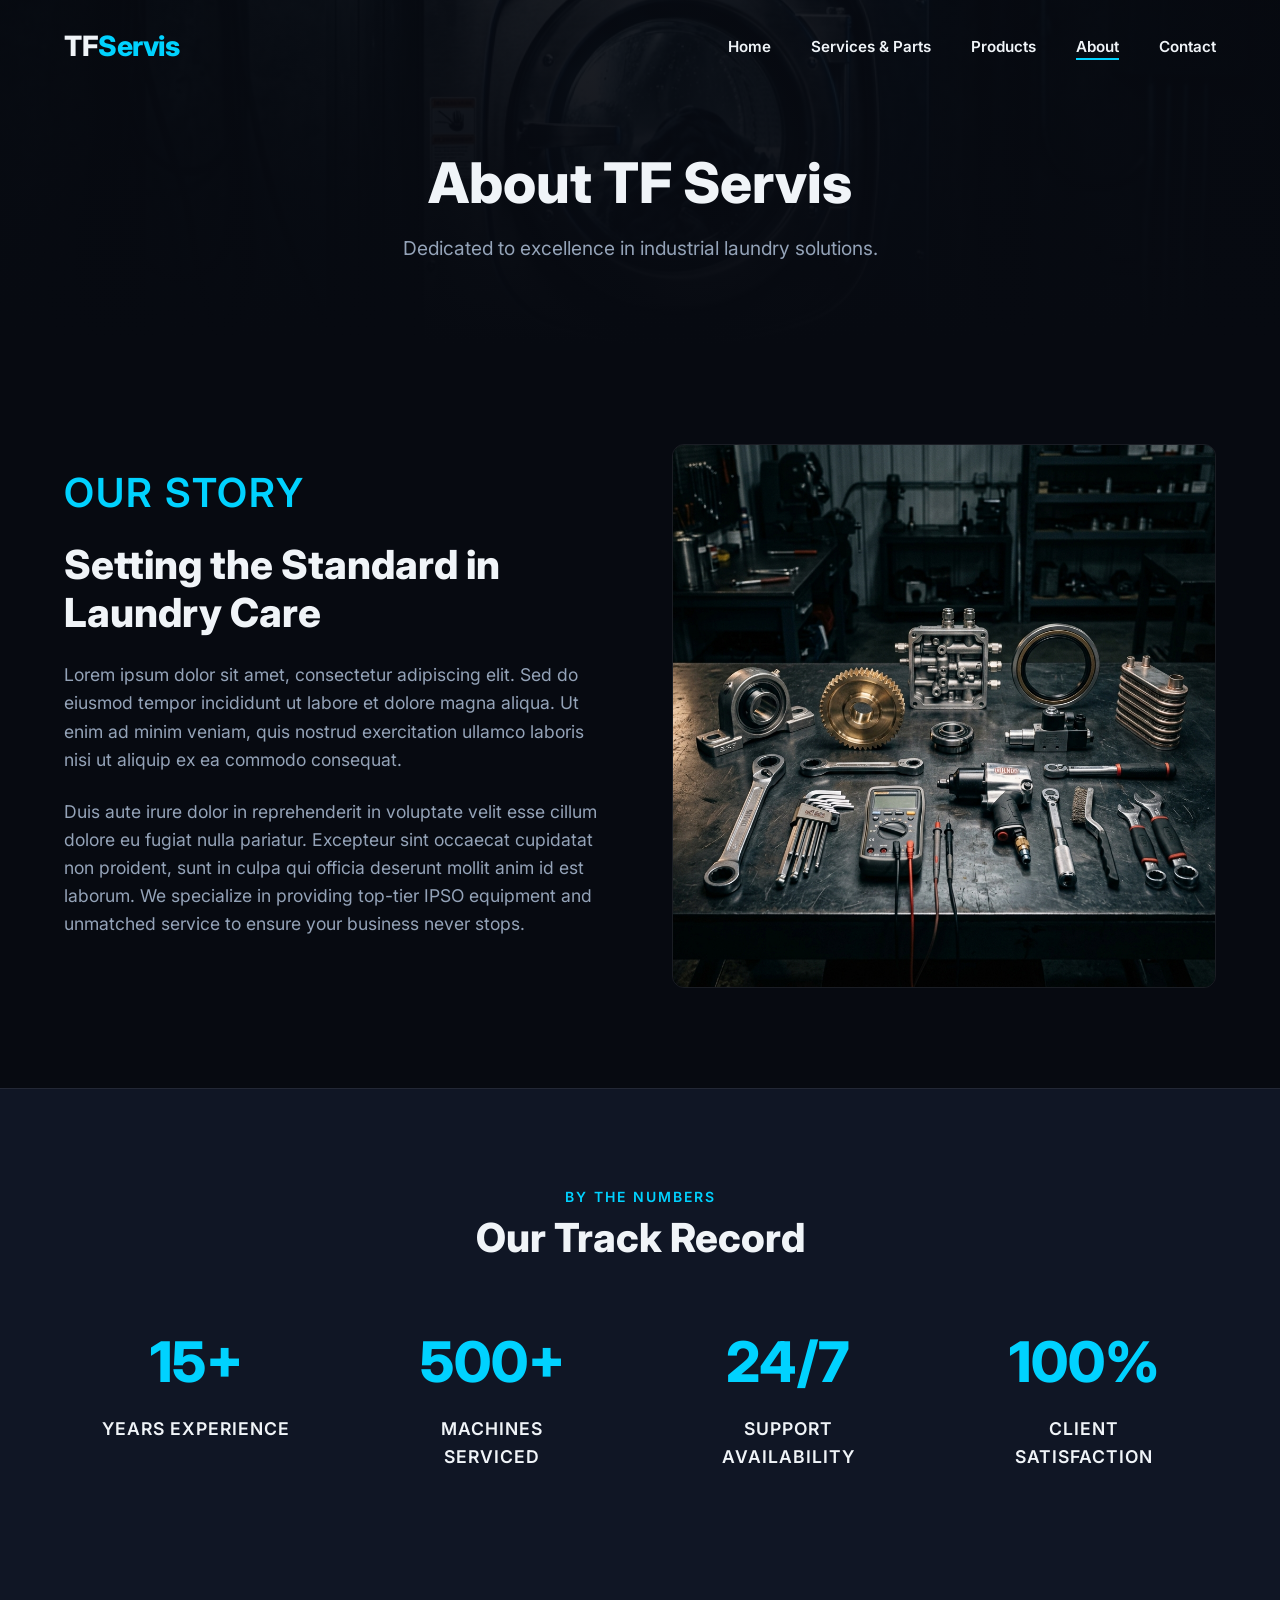
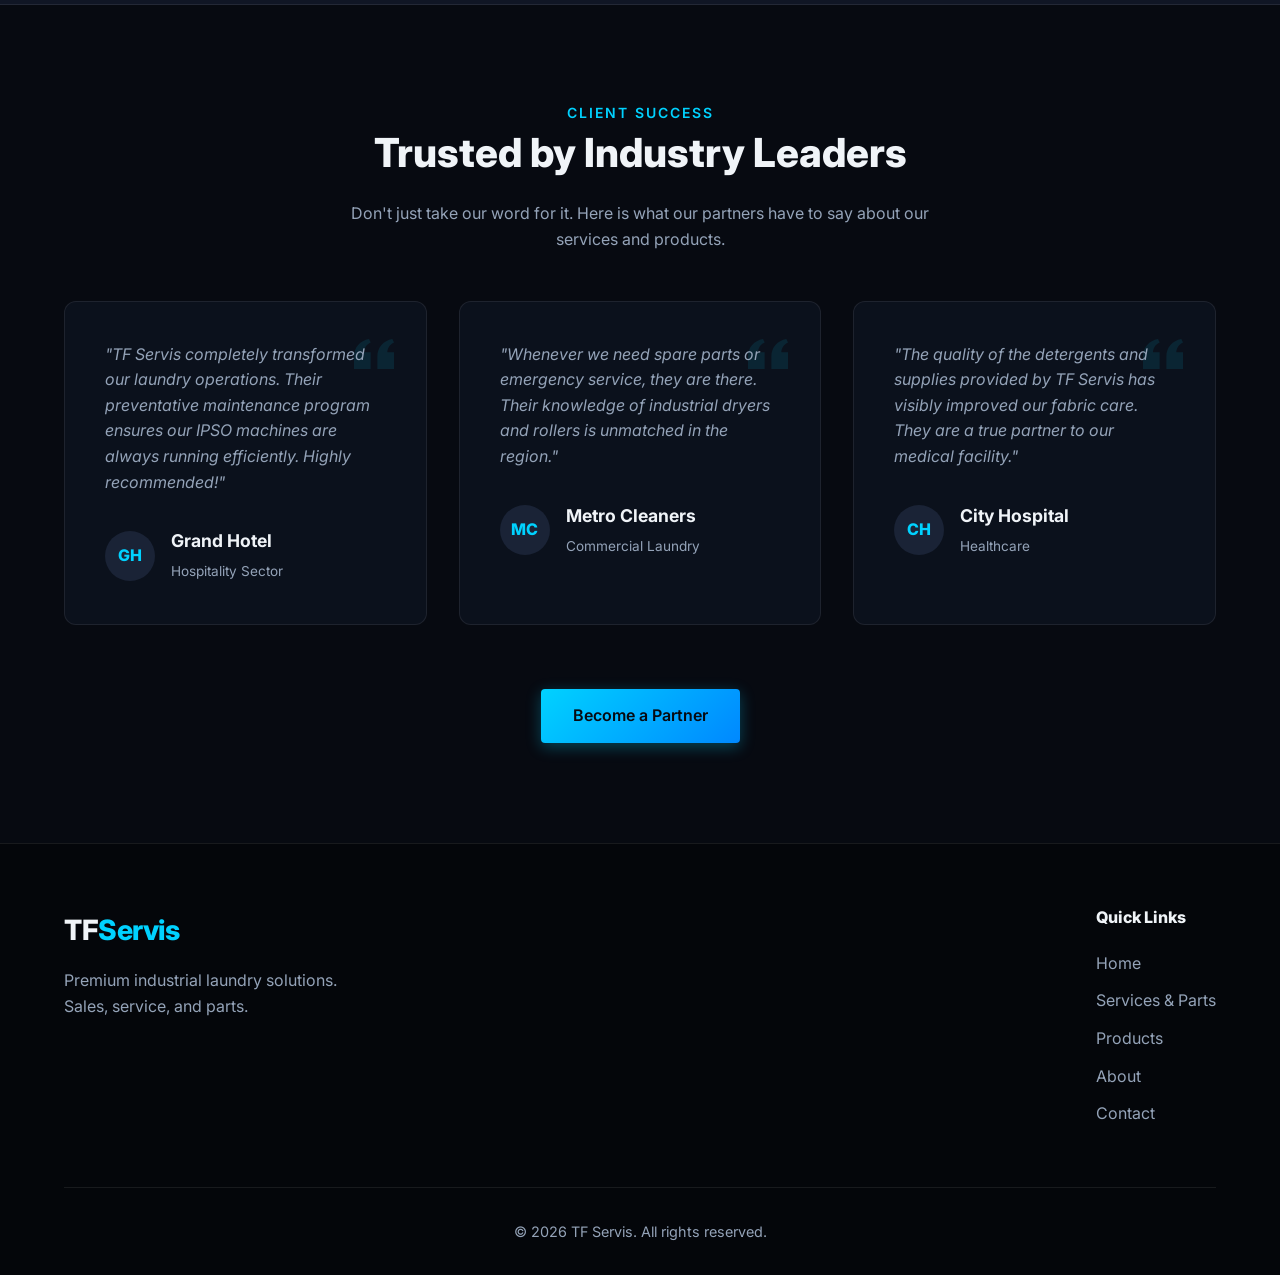
==== aboutus.html @ 5745e3e9 "first commit" ====
<!DOCTYPE html>
<html lang="en">
<head>
    <meta charset="UTF-8">
    <meta name="viewport" content="width=device-width, initial-scale=1.0">
    <title>About Us | TF Servis</title>
    <meta name="description" content="Learn more about TF Servis, our achievements, and our commitment to premium industrial laundry solutions.">
    <!-- Google Fonts: Inter -->
    <link rel="preconnect" href="https://fonts.googleapis.com">
    <link rel="preconnect" href="https://fonts.gstatic.com" crossorigin>
    <link href="https://fonts.googleapis.com/css2?family=Inter:wght@300;400;600;800&display=swap" rel="stylesheet">
    <link rel="stylesheet" href="style/style.css">
</head>
<body>
    <!-- Navbar -->
    <nav class="navbar scrolled" id="navbar">
        <div class="nav-container">
            <a href="index.html" class="logo">TF<span>Servis</span></a>
            <ul class="nav-links" id="nav-links">
                <li><a href="index.html">Home</a></li>
                <li><a href="service.html">Services & Parts</a></li>
                <li><a href="products.html">Products</a></li>
                <li><a href="aboutus.html" class="active">About</a></li>
                <li><a href="contact.html">Contact</a></li>
            </ul>
            <div class="hamburger" id="hamburger">
                <span class="bar"></span>
                <span class="bar"></span>
                <span class="bar"></span>
            </div>
        </div>
    </nav>

    <!-- Page Header -->
    <header class="page-header header-about">
        <div class="container">
            <h1 class="animate-on-scroll fade-up">About TF Servis</h1>
            <p class="animate-on-scroll fade-up delay-1">Dedicated to excellence in industrial laundry solutions.</p>
        </div>
    </header>

    <!-- Our Story -->
    <section class="section-padding">
        <div class="container">
            <div class="story-section">
                <div class="story-content animate-on-scroll fade-up">
                    <h2 class="subtitle">Our Story</h2>
                    <h3 class="title">Setting the Standard in Laundry Care</h3>
                    <p>Lorem ipsum dolor sit amet, consectetur adipiscing elit. Sed do eiusmod tempor incididunt ut labore et dolore magna aliqua. Ut enim ad minim veniam, quis nostrud exercitation ullamco laboris nisi ut aliquip ex ea commodo consequat.</p>
                    <p>Duis aute irure dolor in reprehenderit in voluptate velit esse cillum dolore eu fugiat nulla pariatur. Excepteur sint occaecat cupidatat non proident, sunt in culpa qui officia deserunt mollit anim id est laborum. We specialize in providing top-tier IPSO equipment and unmatched service to ensure your business never stops.</p>
                </div>
                <div class="story-image animate-on-scroll fade-up delay-1">
                    <!-- Placeholder image, using the equipment image generated earlier -->
                    <img src="images/equipment.png" alt="TF Servis Workshop">
                </div>
            </div>
        </div>
    </section>

    <!-- Achievements -->
    <section class="achievements-section section-padding">
        <div class="container">
            <div class="section-header text-center animate-on-scroll fade-up">
                <h2 class="subtitle">By The Numbers</h2>
                <h3 class="title">Our Track Record</h3>
            </div>
            
            <div class="stats-grid">
                <div class="stat-card animate-on-scroll fade-up">
                    <div class="stat-number">15+</div>
                    <div class="stat-label">Years Experience</div>
                </div>
                <div class="stat-card animate-on-scroll fade-up delay-1">
                    <div class="stat-number">500+</div>
                    <div class="stat-label">Machines Serviced</div>
                </div>
                <div class="stat-card animate-on-scroll fade-up delay-2">
                    <div class="stat-number">24/7</div>
                    <div class="stat-label">Support Availability</div>
                </div>
                <div class="stat-card animate-on-scroll fade-up delay-3">
                    <div class="stat-number">100%</div>
                    <div class="stat-label">Client Satisfaction</div>
                </div>
            </div>
        </div>
    </section>

    <!-- References / Testimonials -->
    <section class="section-padding">
        <div class="container">
            <div class="section-header text-center animate-on-scroll fade-up">
                <h2 class="subtitle">Client Success</h2>
                <h3 class="title">Trusted by Industry Leaders</h3>
                <p class="description">Don't just take our word for it. Here is what our partners have to say about our services and products.</p>
            </div>

            <div class="references-grid">
                <!-- Reference 1 -->
                <div class="reference-card animate-on-scroll fade-up">
                    <svg class="quote-icon" viewBox="0 0 24 24" fill="currentColor"><path d="M14.017 21v-7.391c0-5.704 3.731-9.57 8.983-10.609l.995 2.151c-2.432.917-3.995 3.638-3.995 5.849h4v10h-9.983zm-14.017 0v-7.391c0-5.704 3.748-9.57 9-10.609l.996 2.151c-2.433.917-3.996 3.638-3.996 5.849h3.983v10h-9.983z"/></svg>
                    <p class="reference-text">"TF Servis completely transformed our laundry operations. Their preventative maintenance program ensures our IPSO machines are always running efficiently. Highly recommended!"</p>
                    <div class="client-info">
                        <div class="client-avatar">GH</div>
                        <div class="client-details">
                            <h5>Grand Hotel</h5>
                            <span>Hospitality Sector</span>
                        </div>
                    </div>
                </div>

                <!-- Reference 2 -->
                <div class="reference-card animate-on-scroll fade-up delay-1">
                    <svg class="quote-icon" viewBox="0 0 24 24" fill="currentColor"><path d="M14.017 21v-7.391c0-5.704 3.731-9.57 8.983-10.609l.995 2.151c-2.432.917-3.995 3.638-3.995 5.849h4v10h-9.983zm-14.017 0v-7.391c0-5.704 3.748-9.57 9-10.609l.996 2.151c-2.433.917-3.996 3.638-3.996 5.849h3.983v10h-9.983z"/></svg>
                    <p class="reference-text">"Whenever we need spare parts or emergency service, they are there. Their knowledge of industrial dryers and rollers is unmatched in the region."</p>
                    <div class="client-info">
                        <div class="client-avatar">MC</div>
                        <div class="client-details">
                            <h5>Metro Cleaners</h5>
                            <span>Commercial Laundry</span>
                        </div>
                    </div>
                </div>

                <!-- Reference 3 -->
                <div class="reference-card animate-on-scroll fade-up delay-2">
                    <svg class="quote-icon" viewBox="0 0 24 24" fill="currentColor"><path d="M14.017 21v-7.391c0-5.704 3.731-9.57 8.983-10.609l.995 2.151c-2.432.917-3.995 3.638-3.995 5.849h4v10h-9.983zm-14.017 0v-7.391c0-5.704 3.748-9.57 9-10.609l.996 2.151c-2.433.917-3.996 3.638-3.996 5.849h3.983v10h-9.983z"/></svg>
                    <p class="reference-text">"The quality of the detergents and supplies provided by TF Servis has visibly improved our fabric care. They are a true partner to our medical facility."</p>
                    <div class="client-info">
                        <div class="client-avatar">CH</div>
                        <div class="client-details">
                            <h5>City Hospital</h5>
                            <span>Healthcare</span>
                        </div>
                    </div>
                </div>
            </div>
            
            <div class="text-center" style="margin-top: 4rem;">
                <a href="contact.html" class="btn btn-primary">Become a Partner</a>
            </div>
        </div>
    </section>

    <!-- Footer -->
    <footer class="footer">
        <div class="container">
            <div class="footer-content">
                <div class="footer-brand">
                    <a href="index.html" class="logo">TF<span>Servis</span></a>
                    <p>Premium industrial laundry solutions. Sales, service, and parts.</p>
                </div>
                <div class="footer-links">
                    <h4>Quick Links</h4>
                    <ul>
                        <li><a href="index.html">Home</a></li>
                        <li><a href="service.html">Services & Parts</a></li>
                        <li><a href="products.html">Products</a></li>
                        <li><a href="aboutus.html">About</a></li>
                        <li><a href="contact.html">Contact</a></li>
                    </ul>
                </div>
            </div>
            <div class="footer-bottom">
                <p>&copy; 2026 TF Servis. All rights reserved.</p>
            </div>
        </div>
    </footer>

    <script src="script/main.js"></script>
</body>
</html>
---- style/style.css ----
/* === CSS Variables === */
:root {
    --bg-dark: #070a11;
    --bg-surface: #101625;
    --bg-surface-light: #1a2336;
    
    --accent-primary: #00d2ff;
    --accent-secondary: #0088ff;
    --text-main: #f0f4f8;
    --text-muted: #94a3b8;
    
    --glass-bg: rgba(16, 22, 37, 0.6);
    --glass-border: rgba(255, 255, 255, 0.08);
    
    --font-sans: 'Inter', sans-serif;
    --transition-smooth: all 0.4s cubic-bezier(0.16, 1, 0.3, 1);
}

/* === Reset & Base === */
* {
    margin: 0;
    padding: 0;
    box-sizing: border-box;
}

html {
    scroll-behavior: smooth;
}

body {
    font-family: var(--font-sans);
    background-color: var(--bg-dark);
    color: var(--text-main);
    line-height: 1.6;
    overflow-x: hidden;
}

a {
    text-decoration: none;
    color: inherit;
    transition: var(--transition-smooth);
}

ul {
    list-style: none;
}

img {
    max-width: 100%;
    height: auto;
    display: block;
}

.container {
    width: 90%;
    max-width: 1200px;
    margin: 0 auto;
}

.section-padding {
    padding: 100px 0;
}

/* Typography */
h1, h2, h3, h4 {
    font-weight: 800;
    line-height: 1.2;
}

.subtitle {
    color: var(--accent-primary);
    text-transform: uppercase;
    letter-spacing: 2px;
    font-size: 0.875rem;
    font-weight: 600;
    margin-bottom: 0.5rem;
}

.title {
    font-size: 2.5rem;
    margin-bottom: 1.5rem;
}

.text-center {
    text-align: center;
}

.text-center .description {
    max-width: 600px;
    margin: 0 auto 3rem;
    color: var(--text-muted);
}

/* Buttons */
.btn {
    display: inline-flex;
    align-items: center;
    justify-content: center;
    padding: 0.875rem 2rem;
    border-radius: 4px;
    font-weight: 600;
    font-size: 1rem;
    cursor: pointer;
    transition: var(--transition-smooth);
    border: none;
}

.btn-primary {
    background: linear-gradient(135deg, var(--accent-primary), var(--accent-secondary));
    color: var(--bg-dark);
    box-shadow: 0 4px 15px rgba(0, 210, 255, 0.3);
}

.btn-primary:hover {
    transform: translateY(-2px);
    box-shadow: 0 8px 25px rgba(0, 210, 255, 0.4);
    filter: brightness(1.1);
}

.btn-secondary {
    background: transparent;
    color: var(--text-main);
    border: 1px solid var(--accent-primary);
}

.btn-secondary:hover {
    background: rgba(0, 210, 255, 0.1);
    transform: translateY(-2px);
}

.btn-block {
    width: 100%;
}

/* Glassmorphism utility */
.glass-panel {
    background: var(--glass-bg);
    backdrop-filter: blur(12px);
    -webkit-backdrop-filter: blur(12px);
    border: 1px solid var(--glass-border);
    border-radius: 12px;
}

/* === Navbar === */
.navbar {
    position: fixed;
    top: 0;
    left: 0;
    width: 100%;
    z-index: 1000;
    padding: 1.5rem 0;
    transition: var(--transition-smooth);
}

.navbar.scrolled {
    padding: 1rem 0;
    background: rgba(7, 10, 17, 0.9);
    backdrop-filter: blur(10px);
    border-bottom: 1px solid var(--glass-border);
}

.nav-container {
    width: 90%;
    max-width: 1200px;
    margin: 0 auto;
    display: flex;
    justify-content: space-between;
    align-items: center;
}

.logo {
    font-size: 1.75rem;
    font-weight: 800;
    color: var(--text-main);
    letter-spacing: -0.5px;
}

.logo span {
    color: var(--accent-primary);
}

.nav-links {
    display: flex;
    gap: 2.5rem;
}

.nav-links a {
    font-weight: 600;
    font-size: 0.95rem;
    position: relative;
}

.nav-links a::after {
    content: '';
    position: absolute;
    width: 0;
    height: 2px;
    bottom: -4px;
    left: 0;
    background: var(--accent-primary);
    transition: width 0.3s ease;
}

.nav-links a:hover::after, .nav-links a.active::after {
    width: 100%;
}

.hamburger {
    display: none;
    cursor: pointer;
    flex-direction: column;
    gap: 6px;
}

.hamburger .bar {
    width: 25px;
    height: 2px;
    background: var(--text-main);
    transition: var(--transition-smooth);
}

/* === Hero Section === */
.hero {
    height: 100vh;
    min-height: 600px;
    display: flex;
    align-items: center;
    position: relative;
    background-image: url('../images/hero_bg.png');
    background-size: cover;
    background-position: center;
    background-attachment: fixed;
}

.hero-overlay {
    position: absolute;
    inset: 0;
    background: linear-gradient(to right, rgba(7, 10, 17, 0.9) 0%, rgba(7, 10, 17, 0.6) 100%);
    z-index: 1;
}

.hero-content {
    position: relative;
    z-index: 2;
    width: 90%;
    max-width: 1200px;
    margin: 0 auto;
}

.hero h1 {
    font-size: clamp(2.5rem, 5vw, 5rem);
    margin-bottom: 1.5rem;
    max-width: 800px;
    background: linear-gradient(to right, #fff, #b0c4de);
    -webkit-background-clip: text;
    -webkit-text-fill-color: transparent;
}

.hero p {
    font-size: clamp(1rem, 1.5vw, 1.25rem);
    color: var(--text-muted);
    max-width: 600px;
    margin-bottom: 2.5rem;
}

.hero p strong {
    color: var(--accent-primary);
}

.hero-actions {
    display: flex;
    gap: 1rem;
}

/* === Services Section === */
.services-grid {
    display: grid;
    grid-template-columns: repeat(auto-fit, minmax(300px, 1fr));
    gap: 2rem;
    margin-top: 3rem;
}

.service-card {
    padding: 2.5rem;
    transition: var(--transition-smooth);
}

.service-card:hover {
    transform: translateY(-10px);
    border-color: rgba(0, 210, 255, 0.3);
    box-shadow: 0 10px 30px rgba(0, 0, 0, 0.5);
}

.icon-wrapper {
    width: 60px;
    height: 60px;
    background: rgba(0, 210, 255, 0.1);
    border-radius: 12px;
    display: flex;
    align-items: center;
    justify-content: center;
    margin-bottom: 1.5rem;
    color: var(--accent-primary);
}

.service-card h4 {
    font-size: 1.25rem;
    margin-bottom: 1rem;
}

.service-card p {
    color: var(--text-muted);
    font-size: 0.95rem;
}

/* === Products Section === */
.products {
    background-color: var(--bg-surface);
}

.products-grid {
    display: grid;
    grid-template-columns: repeat(auto-fit, minmax(280px, 1fr));
    gap: 2rem;
}

.product-card {
    background: var(--bg-dark);
    border-radius: 12px;
    overflow: hidden;
    border: 1px solid var(--glass-border);
    transition: var(--transition-smooth);
}

.product-card:hover {
    transform: translateY(-5px);
    border-color: var(--accent-primary);
}

.card-image {
    position: relative;
    height: 250px;
    overflow: hidden;
}

.card-image img {
    width: 100%;
    height: 100%;
    object-fit: cover;
    transition: transform 0.5s ease;
}

.product-card:hover .card-image img {
    transform: scale(1.05);
}

.image-overlay {
    position: absolute;
    inset: 0;
    background: linear-gradient(to top, var(--bg-dark), transparent);
}

.badge {
    position: absolute;
    top: 1rem;
    right: 1rem;
    background: var(--accent-primary);
    color: var(--bg-dark);
    font-size: 0.75rem;
    font-weight: 800;
    padding: 0.25rem 0.75rem;
    border-radius: 20px;
    text-transform: uppercase;
}

.card-content {
    padding: 1.5rem;
}

.card-content h4 {
    font-size: 1.25rem;
    margin-bottom: 0.5rem;
}

.card-content p {
    color: var(--text-muted);
    font-size: 0.9rem;
    margin-bottom: 1.5rem;
}

.card-link {
    display: inline-flex;
    align-items: center;
    gap: 0.5rem;
    color: var(--accent-primary);
    font-weight: 600;
    font-size: 0.9rem;
}

.card-link svg {
    width: 18px;
    height: 18px;
    transition: transform 0.3s ease;
}

.product-card:hover .card-link svg {
    transform: translateX(4px);
}

/* === Contact Section === */
.contact-wrapper {
    display: grid;
    grid-template-columns: 1fr 1fr;
    gap: 4rem;
    padding: 4rem;
}

.contact-info p {
    color: var(--text-muted);
    margin-bottom: 2rem;
}

.info-list li {
    display: flex;
    align-items: center;
    gap: 1rem;
    margin-bottom: 1.5rem;
    color: var(--text-main);
}

.info-list svg {
    width: 24px;
    height: 24px;
    color: var(--accent-primary);
}

.form-group {
    margin-bottom: 1.5rem;
}

input, select, textarea {
    width: 100%;
    padding: 1rem;
    background: var(--bg-surface-light);
    border: 1px solid var(--glass-border);
    border-radius: 4px;
    color: var(--text-main);
    font-family: var(--font-sans);
    transition: var(--transition-smooth);
}

input:focus, select:focus, textarea:focus {
    outline: none;
    border-color: var(--accent-primary);
    box-shadow: 0 0 0 2px rgba(0, 210, 255, 0.1);
}

/* === Footer === */
.footer {
    background: #04060a;
    padding: 4rem 0 2rem;
    border-top: 1px solid var(--glass-border);
}

.footer-content {
    display: flex;
    justify-content: space-between;
    flex-wrap: wrap;
    gap: 2rem;
    margin-bottom: 3rem;
}

.footer-brand p {
    color: var(--text-muted);
    margin-top: 1rem;
    max-width: 300px;
}

.footer-links h4 {
    margin-bottom: 1.5rem;
}

.footer-links ul li {
    margin-bottom: 0.75rem;
}

.footer-links ul li a {
    color: var(--text-muted);
}

.footer-links ul li a:hover {
    color: var(--accent-primary);
}

.footer-bottom {
    text-align: center;
    color: var(--text-muted);
    border-top: 1px solid var(--glass-border);
    padding-top: 2rem;
    font-size: 0.9rem;
}

/* === Animations === */
.animate-on-scroll {
    opacity: 0;
    visibility: hidden;
}

.fade-up {
    transform: translateY(30px);
    transition: opacity 0.8s ease-out, transform 0.8s ease-out;
}

.fade-up.is-visible {
    opacity: 1;
    visibility: visible;
    transform: translateY(0);
}

.delay-1 { transition-delay: 0.2s; }
.delay-2 { transition-delay: 0.4s; }

/* === Responsive Design === */
@media (max-width: 992px) {
    .contact-wrapper {
        grid-template-columns: 1fr;
        padding: 2rem;
    }
}

@media (max-width: 768px) {
    .hamburger {
        display: flex;
    }

    .nav-links {
        position: fixed;
        top: 0;
        right: -100%;
        width: 70%;
        height: 100vh;
        background: var(--bg-surface);
        flex-direction: column;
        align-items: center;
        justify-content: center;
        transition: 0.5s;
        border-left: 1px solid var(--glass-border);
    }

    .nav-links.active {
        right: 0;
    }

    .hero-actions {
        flex-direction: column;
    }

    .title {
        font-size: 2rem;
    }
}

/* === Common Page Header === */
.page-header {
    padding: 150px 0 80px;
    text-align: center;
}
.page-header h1 {
    font-size: 3.5rem;
    margin-bottom: 1rem;
    color: var(--text-main);
}
.page-header p {
    color: var(--text-muted);
    font-size: 1.2rem;
    max-width: 600px;
    margin: 0 auto;
}

/* Page Specific Header Backgrounds */
.header-contact {
    background: linear-gradient(to bottom, rgba(7, 10, 17, 0.9), var(--bg-dark)), url('../images/hero_bg.png') center/cover;
}
.header-service {
    background: linear-gradient(to bottom, rgba(7, 10, 17, 0.9), var(--bg-dark)), url('../images/equipment.png') center/cover;
}
.header-about {
    background: linear-gradient(to bottom, rgba(7, 10, 17, 0.9), var(--bg-dark)), url('../images/washing_machine.png') center/cover;
}

/* === Contact Page === */
.contact-page-wrapper {
    display: grid;
    grid-template-columns: 1fr 1fr;
    gap: 4rem;
    padding: 3rem;
}
.phone-highlight {
    display: flex;
    align-items: center;
    gap: 1.5rem;
    font-size: 2rem;
    font-weight: 800;
    color: var(--accent-primary);
    margin: 2rem 0;
    padding: 1.5rem;
    background: rgba(0, 210, 255, 0.05);
    border: 1px solid rgba(0, 210, 255, 0.2);
    border-radius: 12px;
}
.phone-highlight svg {
    width: 40px;
    height: 40px;
}
.map-container {
    width: 100%;
    height: 300px;
    border-radius: 12px;
    overflow: hidden;
    margin-top: 2rem;
    border: 1px solid var(--glass-border);
}
.other-info {
    display: flex;
    flex-direction: column;
    gap: 1rem;
    margin-top: 2rem;
}
.other-info li {
    display: flex;
    align-items: center;
    gap: 1rem;
    color: var(--text-muted);
}
.other-info svg {
    color: var(--accent-primary);
    width: 20px;
    height: 20px;
}

/* === Service Page === */
.service-intro {
    text-align: center;
    max-width: 800px;
    margin: 0 auto 4rem;
}
.service-intro h2 {
    font-size: 2.5rem;
    margin-bottom: 1.5rem;
}
.service-intro p {
    color: var(--text-muted);
    font-size: 1.1rem;
    margin-bottom: 2rem;
}
.cta-banner {
    background: linear-gradient(135deg, rgba(0, 210, 255, 0.1), rgba(0, 136, 255, 0.1));
    border: 1px solid var(--accent-primary);
    border-radius: 12px;
    padding: 4rem 2rem;
    text-align: center;
    margin: 4rem 0;
}
.cta-banner h3 {
    font-size: 2rem;
    margin-bottom: 1rem;
    color: var(--text-main);
}
.parts-supplies-section {
    background-color: var(--bg-surface);
    padding: 80px 0;
}
.item-grid {
    display: grid;
    grid-template-columns: repeat(auto-fit, minmax(250px, 1fr));
    gap: 2rem;
    margin-top: 3rem;
}
.item-card {
    background: var(--bg-dark);
    border: 1px solid var(--glass-border);
    border-radius: 12px;
    padding: 2rem;
    text-align: center;
    transition: var(--transition-smooth);
}
.item-card:hover {
    transform: translateY(-5px);
    border-color: var(--accent-primary);
}
.item-icon {
    width: 60px;
    height: 60px;
    margin: 0 auto 1.5rem;
    color: var(--accent-primary);
    background: rgba(0, 210, 255, 0.1);
    border-radius: 50%;
    display: flex;
    align-items: center;
    justify-content: center;
}
.item-icon svg {
    width: 30px;
    height: 30px;
}
.item-card h4 {
    font-size: 1.25rem;
    margin-bottom: 1rem;
}
.item-card p {
    color: var(--text-muted);
    font-size: 0.95rem;
}

/* === About Us Page === */
.story-section {
    display: grid;
    grid-template-columns: 1fr 1fr;
    gap: 4rem;
    align-items: center;
}
.story-content h2 {
    font-size: 2.5rem;
    margin-bottom: 1.5rem;
}
.story-content p {
    color: var(--text-muted);
    margin-bottom: 1.5rem;
    font-size: 1.1rem;
}
.story-image {
    border-radius: 12px;
    overflow: hidden;
    border: 1px solid var(--glass-border);
    position: relative;
}
.story-image img {
    width: 100%;
    height: auto;
    display: block;
}
.achievements-section {
    background-color: var(--bg-surface);
    border-top: 1px solid var(--glass-border);
    border-bottom: 1px solid var(--glass-border);
}
.stats-grid {
    display: grid;
    grid-template-columns: repeat(auto-fit, minmax(200px, 1fr));
    gap: 2rem;
    text-align: center;
}
.stat-card {
    padding: 2rem;
}
.stat-number {
    font-size: 3.5rem;
    font-weight: 800;
    color: var(--accent-primary);
    margin-bottom: 0.5rem;
}
.stat-label {
    font-size: 1.1rem;
    font-weight: 600;
    color: var(--text-main);
    text-transform: uppercase;
    letter-spacing: 1px;
}
.references-grid {
    display: grid;
    grid-template-columns: repeat(auto-fit, minmax(300px, 1fr));
    gap: 2rem;
    margin-top: 3rem;
}
.reference-card {
    background: var(--glass-bg);
    border: 1px solid var(--glass-border);
    border-radius: 12px;
    padding: 2.5rem;
    position: relative;
    transition: var(--transition-smooth);
}
.reference-card:hover {
    transform: translateY(-5px);
    border-color: rgba(0, 210, 255, 0.3);
}
.quote-icon {
    position: absolute;
    top: 2rem;
    right: 2rem;
    color: rgba(0, 210, 255, 0.1);
    width: 40px;
    height: 40px;
}
.reference-text {
    color: var(--text-muted);
    font-style: italic;
    margin-bottom: 2rem;
    position: relative;
    z-index: 2;
}
.client-info {
    display: flex;
    align-items: center;
    gap: 1rem;
}
.client-avatar {
    width: 50px;
    height: 50px;
    border-radius: 50%;
    background: var(--bg-surface-light);
    display: flex;
    align-items: center;
    justify-content: center;
    font-weight: 800;
    color: var(--accent-primary);
}
.client-details h5 {
    font-size: 1.1rem;
    margin-bottom: 0.2rem;
}
.client-details span {
    font-size: 0.85rem;
    color: var(--text-muted);
}

@media (max-width: 992px) {
    .contact-page-wrapper, .story-section {
        grid-template-columns: 1fr;
    }
    .contact-page-wrapper {
        padding: 1.5rem;
    }
    .phone-highlight {
        font-size: 1.5rem;
        flex-direction: column;
        text-align: center;
    }
}

/* === Products Page specific === */
.category-tabs {
    display: flex;
    justify-content: center;
    flex-wrap: wrap;
    gap: 1rem;
    margin-bottom: 3rem;
}
.category-tab {
    background: transparent;
    border: 1px solid var(--glass-border);
    color: var(--text-main);
    padding: 0.75rem 1.5rem;
    border-radius: 30px;
    cursor: pointer;
    font-size: 0.95rem;
    font-weight: 600;
    transition: var(--transition-smooth);
}
.category-tab:hover, .category-tab.active {
    background: var(--accent-primary);
    color: var(--bg-dark);
    border-color: var(--accent-primary);
}

.css-placeholder {
    width: 100%;
    height: 100%;
    min-height: 250px;
    background: linear-gradient(135deg, var(--bg-surface-light), var(--bg-surface));
    display: flex;
    flex-direction: column;
    align-items: center;
    justify-content: center;
    color: var(--text-muted);
}
.css-placeholder svg {
    width: 48px;
    height: 48px;
    margin-bottom: 1rem;
    color: rgba(0, 210, 255, 0.5);
}
.css-placeholder span {
    font-size: 0.9rem;
    font-weight: 600;
    letter-spacing: 1px;
}

/* Modifier for buttons dynamically generated */
button.card-link {
    background: none;
    border: none;
    padding: 0;
    font-family: var(--font-sans);
    cursor: pointer;
}

/* === Modal Styles === */
.modal-overlay {
    position: fixed;
    top: 0;
    left: 0;
    width: 100%;
    height: 100%;
    background: rgba(7, 10, 17, 0.85);
    backdrop-filter: blur(8px);
    -webkit-backdrop-filter: blur(8px);
    z-index: 2000;
    display: flex;
    align-items: center;
    justify-content: center;
    opacity: 0;
    visibility: hidden;
    transition: var(--transition-smooth);
}
.modal-overlay.active {
    opacity: 1;
    visibility: visible;
}

.modal-content {
    width: 90%;
    max-width: 900px;
    max-height: 90vh;
    overflow-y: auto;
    position: relative;
    transform: translateY(30px) scale(0.95);
    transition: var(--transition-smooth);
    padding: 0;
}
.modal-overlay.active .modal-content {
    transform: translateY(0) scale(1);
}

.modal-close {
    position: absolute;
    top: 1rem;
    right: 1.5rem;
    font-size: 2rem;
    color: var(--text-main);
    cursor: pointer;
    z-index: 10;
    transition: color 0.3s ease;
}
.modal-close:hover {
    color: var(--accent-primary);
}

.modal-body {
    display: grid;
    grid-template-columns: 1fr 1fr;
    gap: 0;
}

.modal-image-wrapper {
    background: var(--bg-surface-light);
    display: flex;
    align-items: center;
    justify-content: center;
    min-height: 300px;
}
.modal-image-wrapper img {
    width: 100%;
    height: 100%;
    object-fit: cover;
}

.modal-details {
    padding: 3rem;
}

.modal-badge {
    display: inline-block;
    background: rgba(0, 210, 255, 0.1);
    color: var(--accent-primary);
    padding: 0.25rem 0.75rem;
    border-radius: 20px;
    font-size: 0.8rem;
    font-weight: 800;
    text-transform: uppercase;
    margin-bottom: 1rem;
}

.modal-details h2 {
    font-size: 2rem;
    margin-bottom: 1.5rem;
}

.modal-details p {
    color: var(--text-muted);
    line-height: 1.8;
    margin-bottom: 2rem;
}

.modal-actions {
    display: flex;
    gap: 1rem;
    flex-wrap: wrap;
}

@media (max-width: 768px) {
    .modal-body {
        grid-template-columns: 1fr;
    }
    .modal-details {
        padding: 2rem;
    }
}
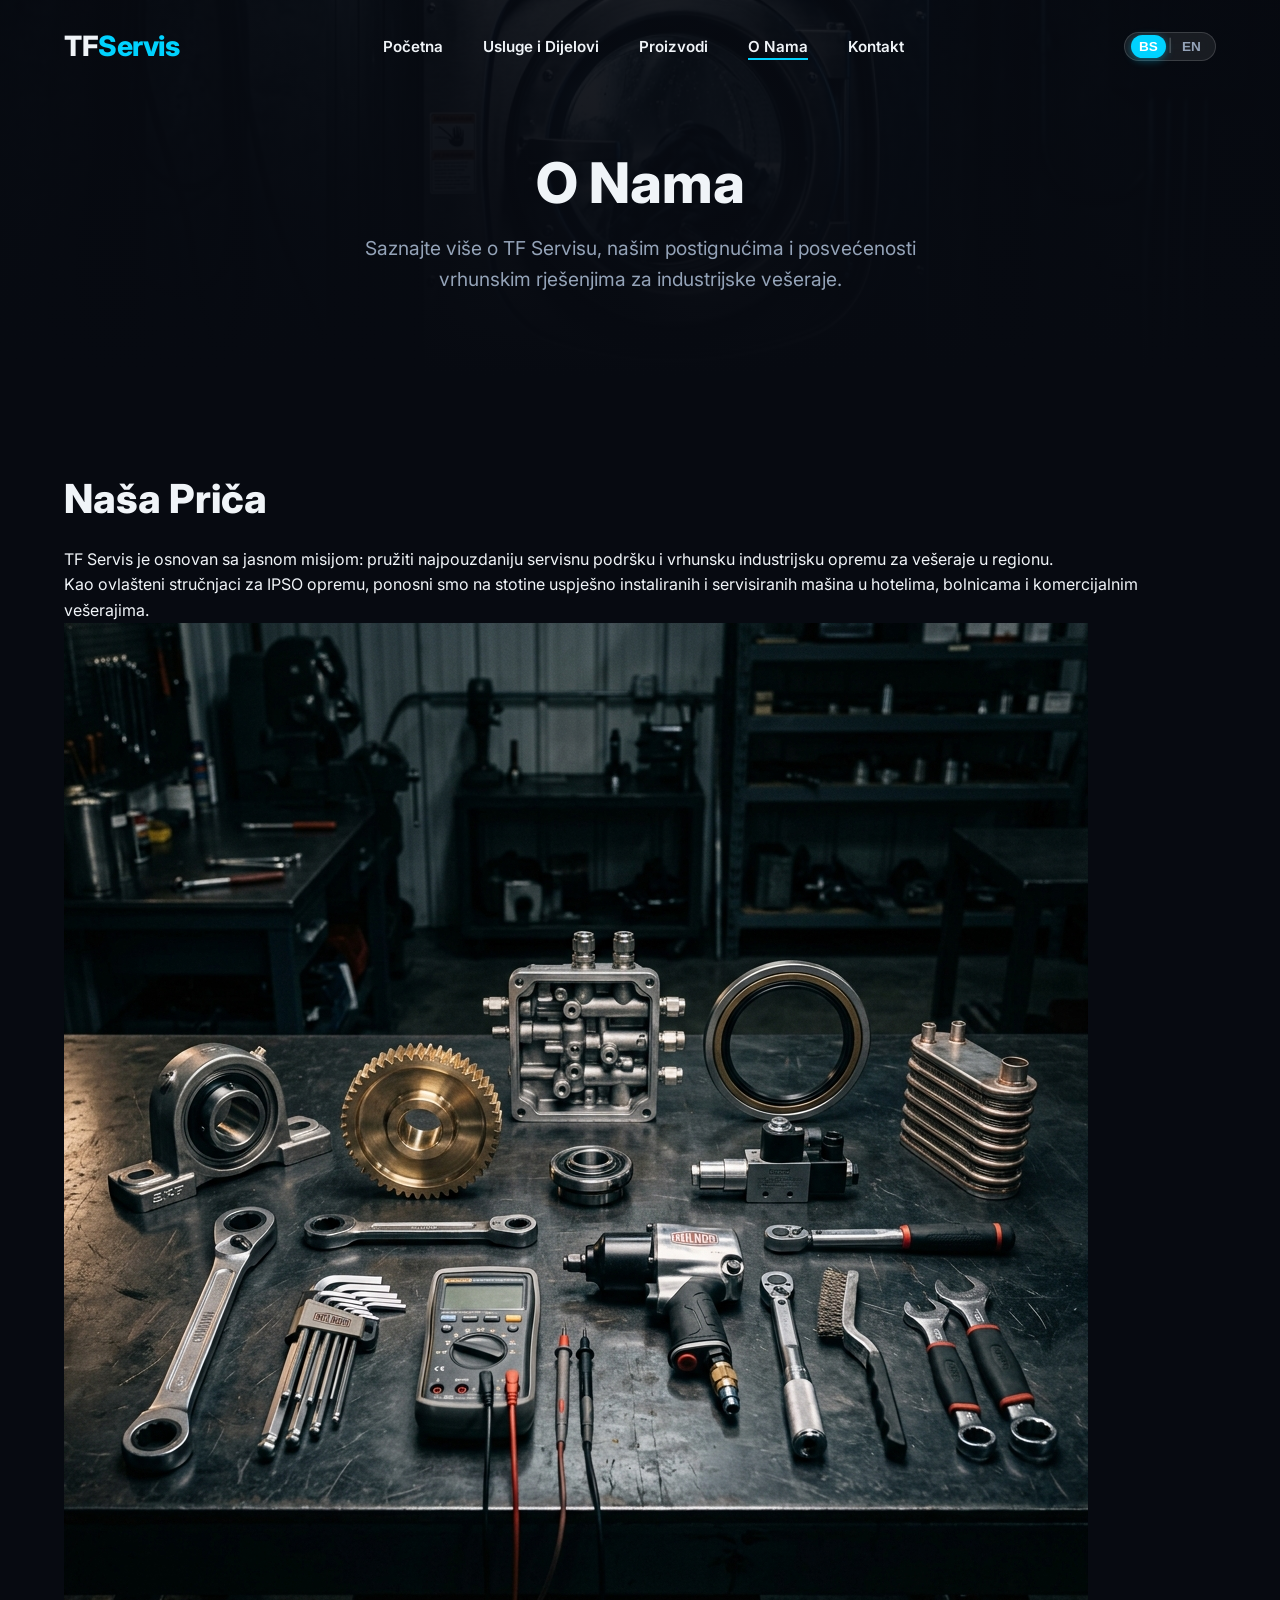
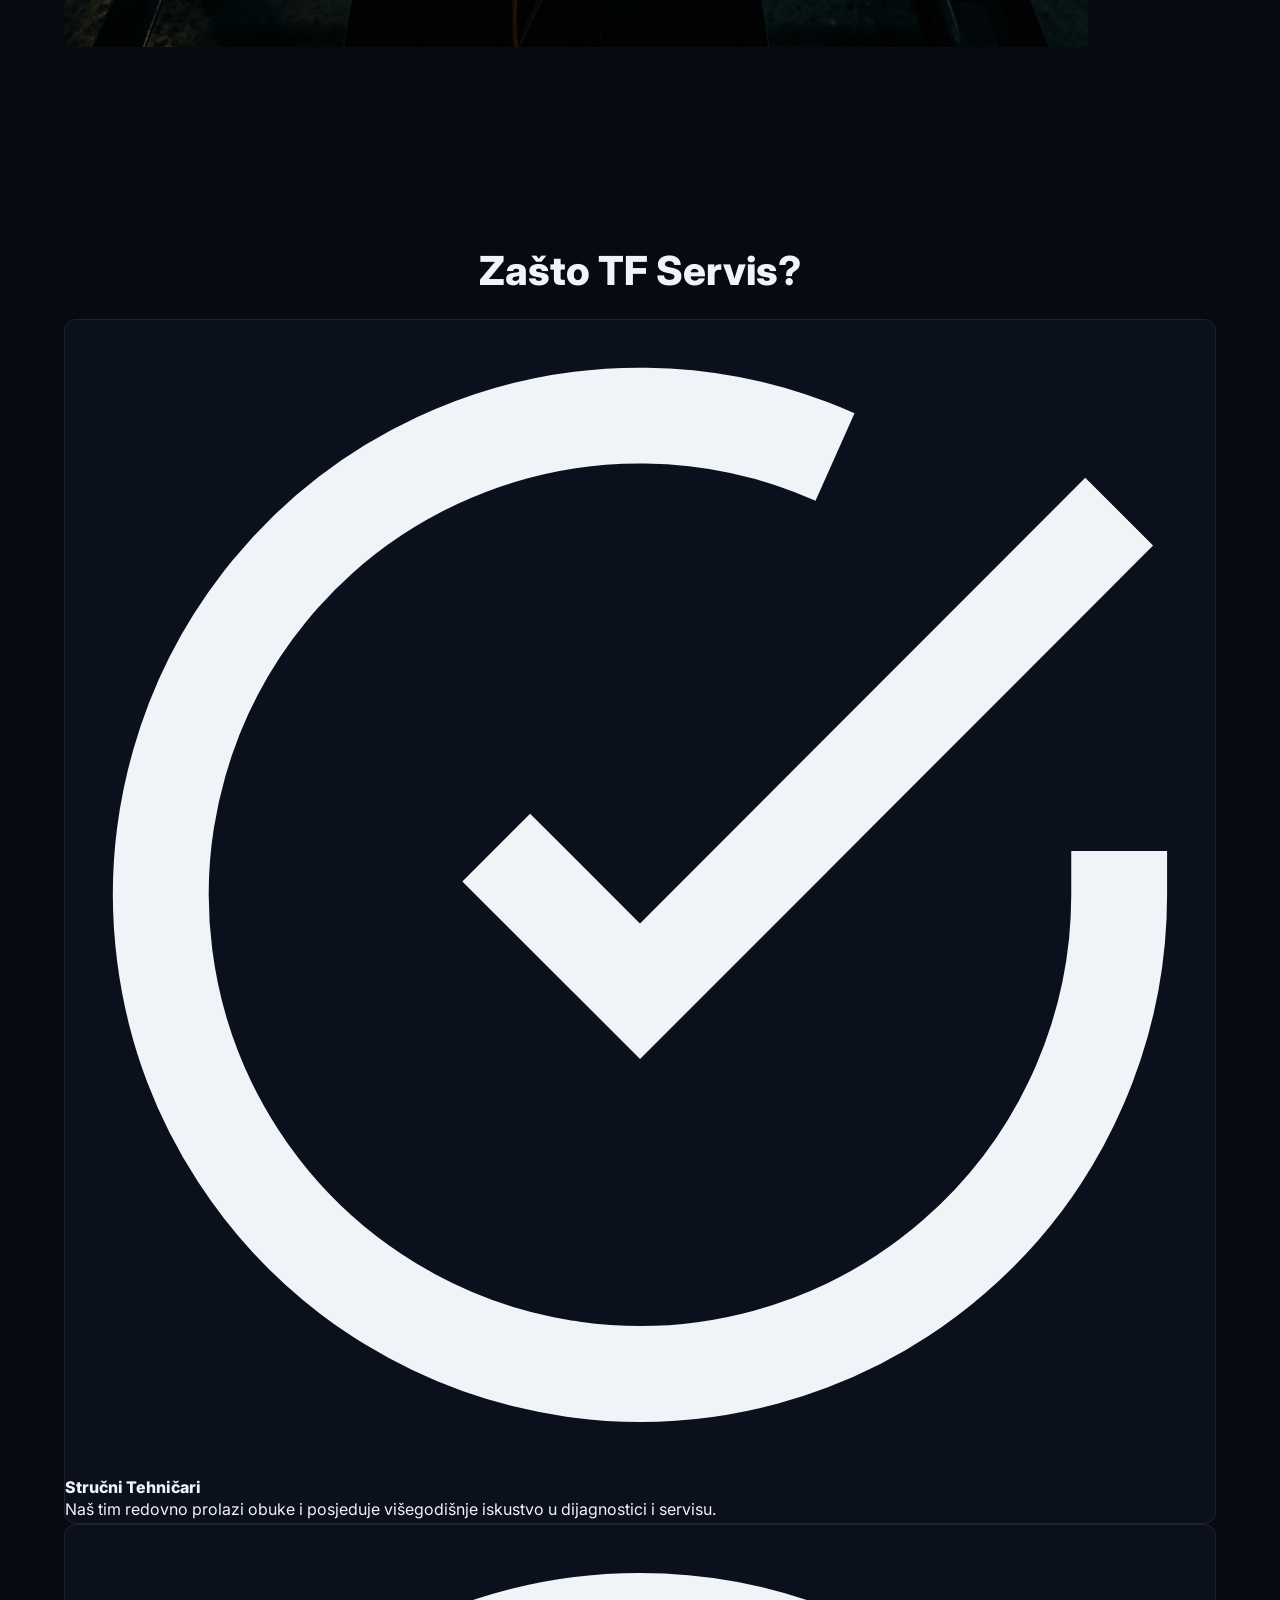
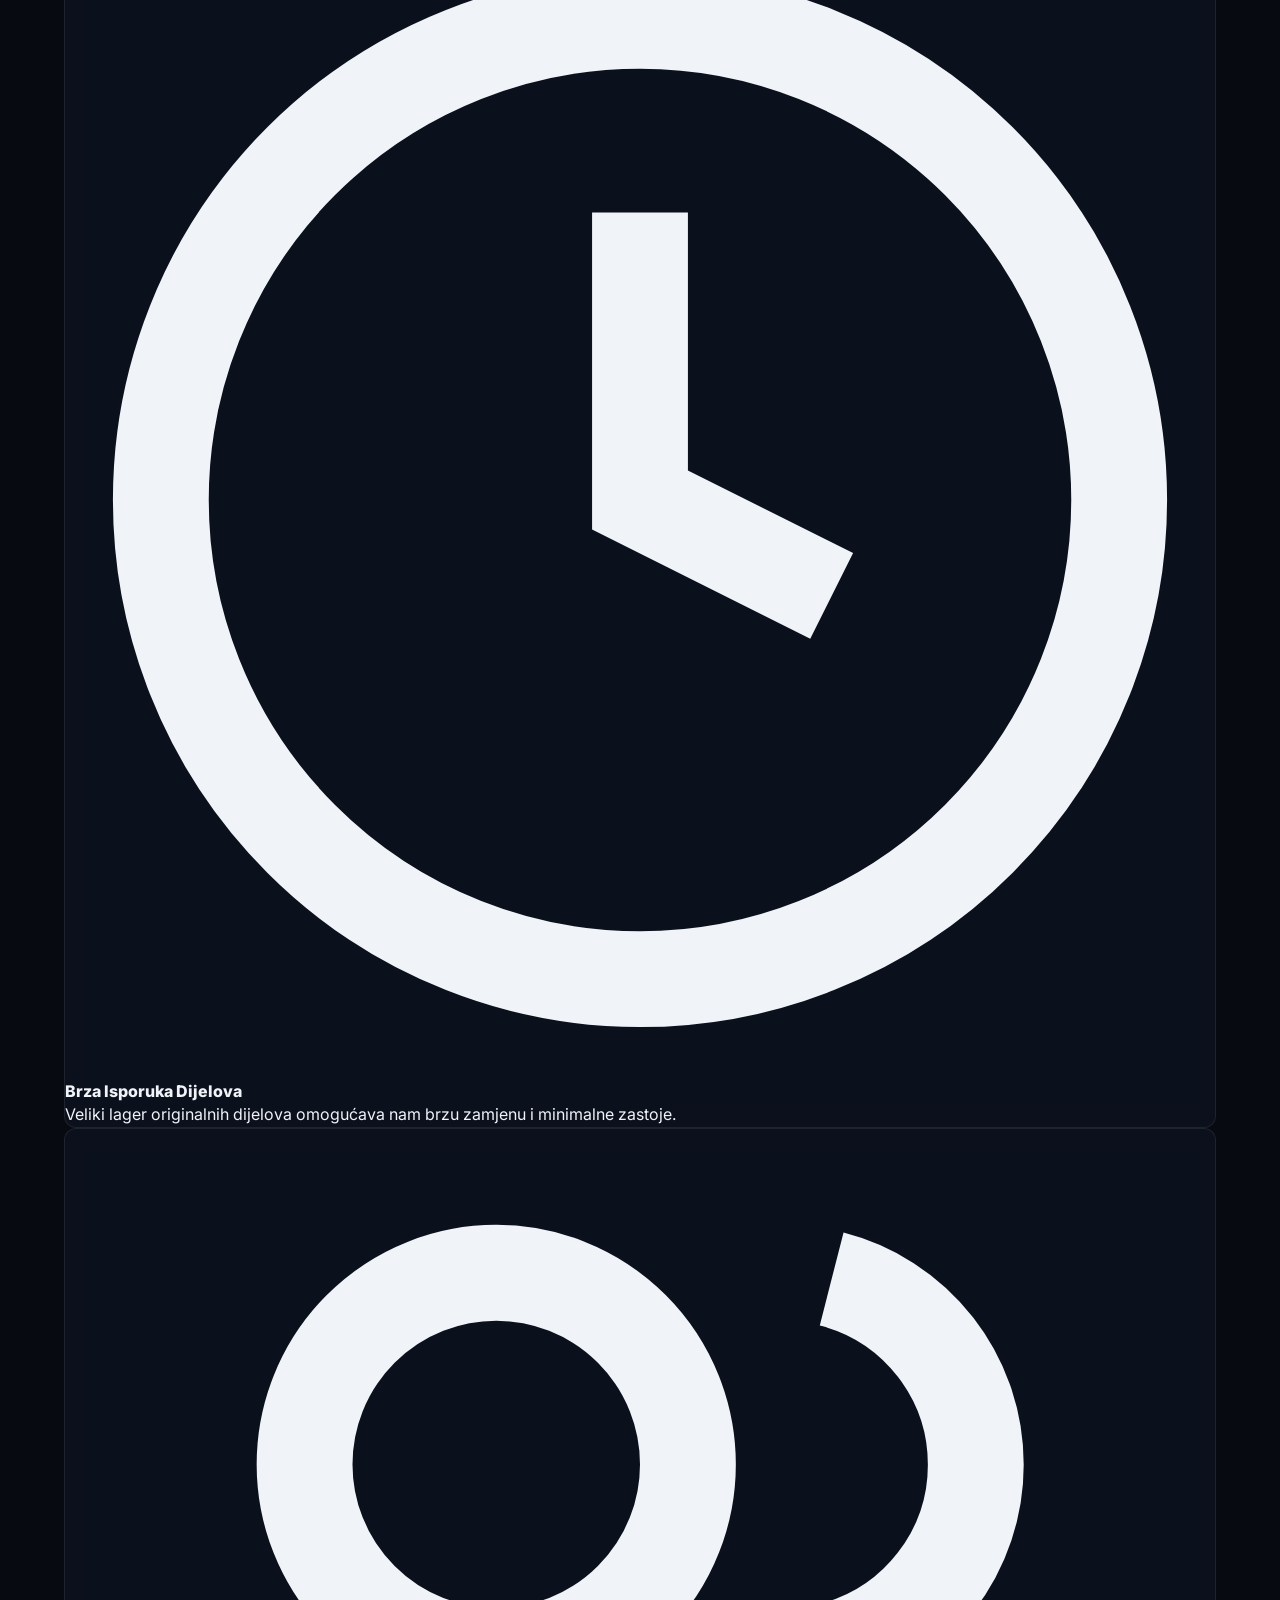
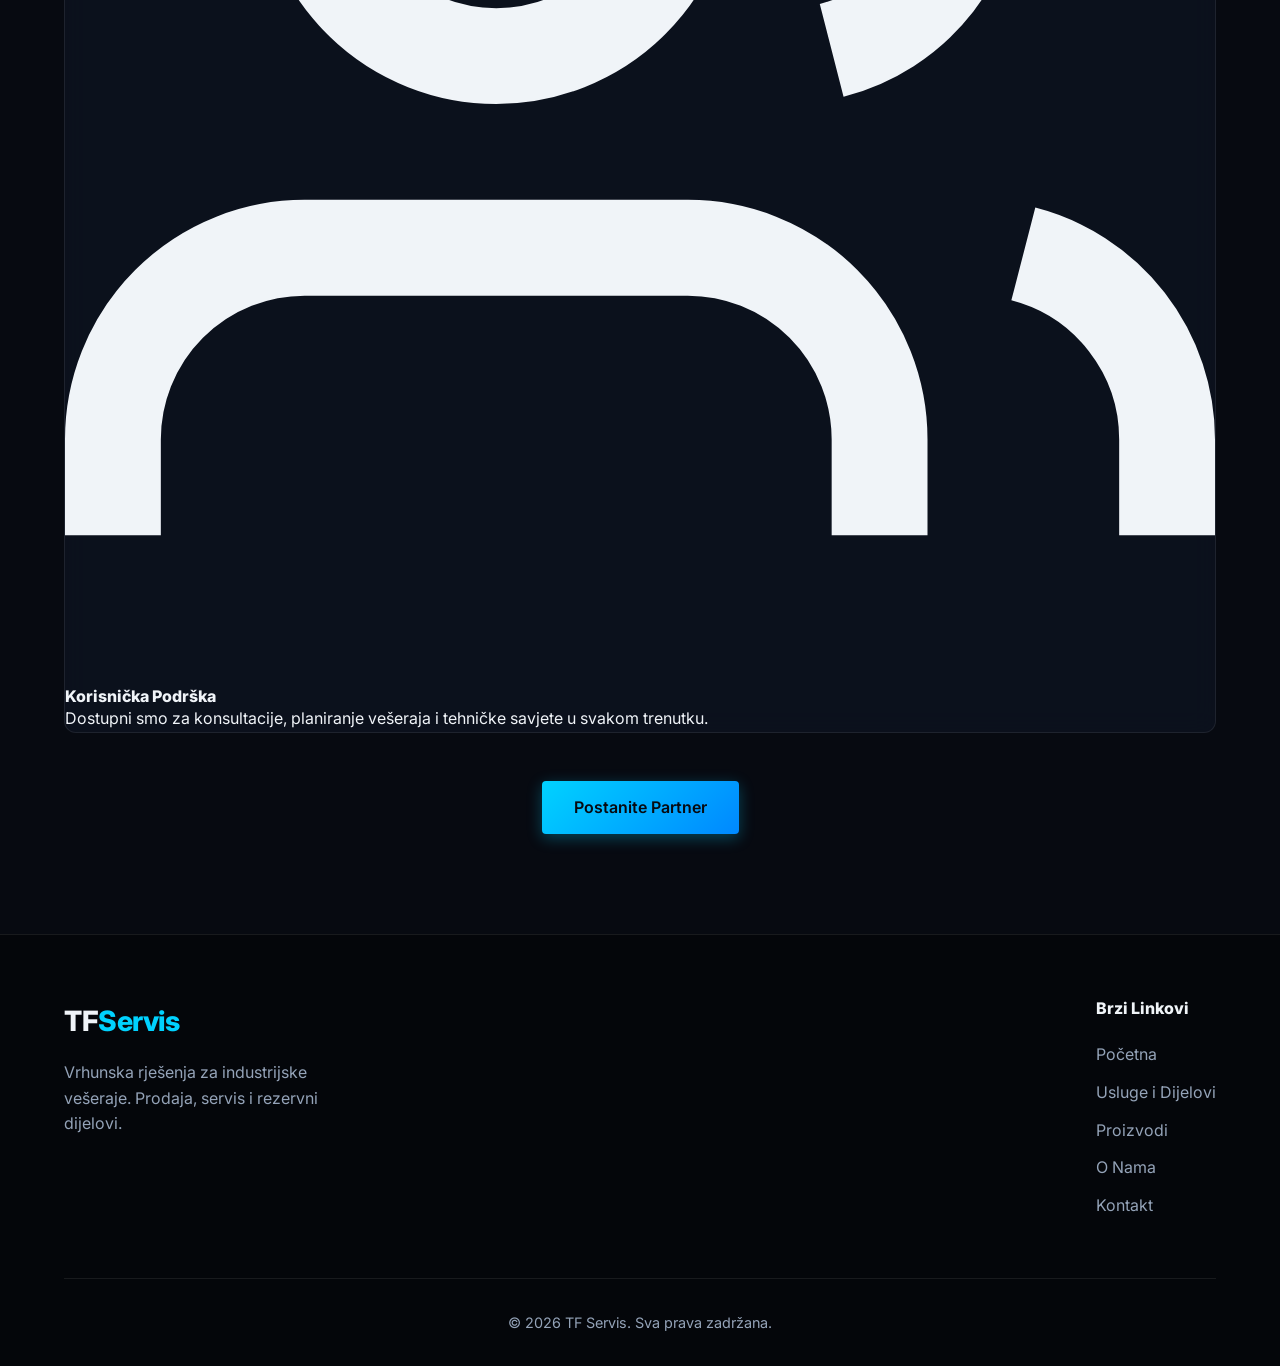
==== commit eb3211ab: "Language, products change" ====
--- a/aboutus.html
+++ b/aboutus.html
@@ -1,10 +1,12 @@
 <!DOCTYPE html>
-<html lang="en">
+<html lang="bs">
 <head>
     <meta charset="UTF-8">
     <meta name="viewport" content="width=device-width, initial-scale=1.0">
-    <title>About Us | TF Servis</title>
-    <meta name="description" content="Learn more about TF Servis, our achievements, and our commitment to premium industrial laundry solutions.">
+    <meta name="referrer" content="strict-origin-when-cross-origin">
+    <meta name="robots" content="index, follow">
+    <title>O Nama | TF Servis</title>
+    <meta name="description" content="Saznajte više o TF Servisu, našim postignućima i posvećenosti vrhunskim rješenjima za industrijske vešeraje.">
     <!-- Google Fonts: Inter -->
     <link rel="preconnect" href="https://fonts.googleapis.com">
     <link rel="preconnect" href="https://fonts.gstatic.com" crossorigin>
@@ -17,12 +19,13 @@
         <div class="nav-container">
             <a href="index.html" class="logo">TF<span>Servis</span></a>
             <ul class="nav-links" id="nav-links">
-                <li><a href="index.html">Home</a></li>
-                <li><a href="service.html">Services & Parts</a></li>
-                <li><a href="products.html">Products</a></li>
-                <li><a href="aboutus.html" class="active">About</a></li>
-                <li><a href="contact.html">Contact</a></li>
+                <li><a href="index.html" data-i18n="nav.home">Početna</a></li>
+                <li><a href="services.html" data-i18n="nav.services">Usluge i Dijelovi</a></li>
+                <li><a href="products.html" data-i18n="nav.products">Proizvodi</a></li>
+                <li><a href="aboutus.html" class="active" data-i18n="nav.about">O Nama</a></li>
+                <li><a href="contact.html" data-i18n="nav.contact">Kontakt</a></li>
             </ul>
+            <div class="lang-switcher-container"></div>
             <div class="hamburger" id="hamburger">
                 <span class="bar"></span>
                 <span class="bar"></span>
@@ -34,110 +37,60 @@
     <!-- Page Header -->
     <header class="page-header header-about">
         <div class="container">
-            <h1 class="animate-on-scroll fade-up">About TF Servis</h1>
-            <p class="animate-on-scroll fade-up delay-1">Dedicated to excellence in industrial laundry solutions.</p>
+            <h1 class="animate-on-scroll fade-up" data-i18n="aboutPage.title">O Nama</h1>
+            <p class="animate-on-scroll fade-up delay-1" data-i18n="aboutPage.desc">Saznajte više o TF Servisu, našim postignućima i posvećenosti vrhunskim rješenjima za industrijske vešeraje.</p>
         </div>
     </header>
 
-    <!-- Our Story -->
+    <!-- Main About Content -->
     <section class="section-padding">
         <div class="container">
-            <div class="story-section">
-                <div class="story-content animate-on-scroll fade-up">
-                    <h2 class="subtitle">Our Story</h2>
-                    <h3 class="title">Setting the Standard in Laundry Care</h3>
-                    <p>Lorem ipsum dolor sit amet, consectetur adipiscing elit. Sed do eiusmod tempor incididunt ut labore et dolore magna aliqua. Ut enim ad minim veniam, quis nostrud exercitation ullamco laboris nisi ut aliquip ex ea commodo consequat.</p>
-                    <p>Duis aute irure dolor in reprehenderit in voluptate velit esse cillum dolore eu fugiat nulla pariatur. Excepteur sint occaecat cupidatat non proident, sunt in culpa qui officia deserunt mollit anim id est laborum. We specialize in providing top-tier IPSO equipment and unmatched service to ensure your business never stops.</p>
+            <div class="about-grid">
+                <div class="about-text animate-on-scroll fade-up">
+                    <h2 class="title" data-i18n="aboutPage.storyTitle">Naša Priča</h2>
+                    <p data-i18n="aboutPage.storyP1">TF Servis je osnovan sa jasnom misijom: pružiti najpouzdaniju servisnu podršku i vrhunsku industrijsku opremu za vešeraje u regionu.</p>
+                    <p data-i18n="aboutPage.storyP2">Kao ovlašteni stručnjaci za IPSO opremu, ponosni smo na stotine uspješno instaliranih i servisiranih mašina u hotelima, bolnicama i komercijalnim vešerajima.</p>
                 </div>
-                <div class="story-image animate-on-scroll fade-up delay-1">
-                    <!-- Placeholder image, using the equipment image generated earlier -->
-                    <img src="images/equipment.png" alt="TF Servis Workshop">
+                <div class="about-image animate-on-scroll fade-up delay-1">
+                    <img src="images/equipment.png" alt="TF Servis Radionica">
                 </div>
             </div>
         </div>
     </section>
 
-    <!-- Achievements -->
-    <section class="achievements-section section-padding">
+    <!-- Values / Why Choose Us -->
+    <section class="section-padding bg-alt">
         <div class="container">
             <div class="section-header text-center animate-on-scroll fade-up">
-                <h2 class="subtitle">By The Numbers</h2>
-                <h3 class="title">Our Track Record</h3>
+                <h3 class="title" data-i18n="aboutPage.valTitle">Zašto TF Servis?</h3>
             </div>
-            
-            <div class="stats-grid">
-                <div class="stat-card animate-on-scroll fade-up">
-                    <div class="stat-number">15+</div>
-                    <div class="stat-label">Years Experience</div>
+
+            <div class="values-grid">
+                <div class="value-card glass-panel animate-on-scroll fade-up">
+                    <div class="value-icon">
+                        <svg viewBox="0 0 24 24" fill="none" stroke="currentColor" stroke-width="2"><path d="M22 11.08V12a10 10 0 1 1-5.93-9.14"></path><polyline points="22 4 12 14.01 9 11.01"></polyline></svg>
+                    </div>
+                    <h4 data-i18n="aboutPage.val1Title">Stručni Tehničari</h4>
+                    <p data-i18n="aboutPage.val1Desc">Naš tim redovno prolazi obuke i posjeduje višegodišnje iskustvo u dijagnostici i servisu.</p>
                 </div>
-                <div class="stat-card animate-on-scroll fade-up delay-1">
-                    <div class="stat-number">500+</div>
-                    <div class="stat-label">Machines Serviced</div>
+                <div class="value-card glass-panel animate-on-scroll fade-up delay-1">
+                    <div class="value-icon">
+                        <svg viewBox="0 0 24 24" fill="none" stroke="currentColor" stroke-width="2"><circle cx="12" cy="12" r="10"></circle><polyline points="12 6 12 12 16 14"></polyline></svg>
+                    </div>
+                    <h4 data-i18n="aboutPage.val2Title">Brza Isporuka Dijelova</h4>
+                    <p data-i18n="aboutPage.val2Desc">Veliki lager originalnih dijelova omogućava nam brzu zamjenu i minimalne zastoje.</p>
                 </div>
-                <div class="stat-card animate-on-scroll fade-up delay-2">
-                    <div class="stat-number">24/7</div>
-                    <div class="stat-label">Support Availability</div>
-                </div>
-                <div class="stat-card animate-on-scroll fade-up delay-3">
-                    <div class="stat-number">100%</div>
-                    <div class="stat-label">Client Satisfaction</div>
+                <div class="value-card glass-panel animate-on-scroll fade-up delay-2">
+                    <div class="value-icon">
+                        <svg viewBox="0 0 24 24" fill="none" stroke="currentColor" stroke-width="2"><path d="M17 21v-2a4 4 0 0 0-4-4H5a4 4 0 0 0-4 4v2"></path><circle cx="9" cy="7" r="4"></circle><path d="M23 21v-2a4 4 0 0 0-3-3.87"></path><path d="M16 3.13a4 4 0 0 1 0 7.75"></path></svg>
+                    </div>
+                    <h4 data-i18n="aboutPage.val3Title">Korisnička Podrška</h4>
+                    <p data-i18n="aboutPage.val3Desc">Dostupni smo za konsultacije, planiranje vešeraja i tehničke savjete u svakom trenutku.</p>
                 </div>
             </div>
-        </div>
-    </section>
 
-    <!-- References / Testimonials -->
-    <section class="section-padding">
-        <div class="container">
-            <div class="section-header text-center animate-on-scroll fade-up">
-                <h2 class="subtitle">Client Success</h2>
-                <h3 class="title">Trusted by Industry Leaders</h3>
-                <p class="description">Don't just take our word for it. Here is what our partners have to say about our services and products.</p>
-            </div>
-
-            <div class="references-grid">
-                <!-- Reference 1 -->
-                <div class="reference-card animate-on-scroll fade-up">
-                    <svg class="quote-icon" viewBox="0 0 24 24" fill="currentColor"><path d="M14.017 21v-7.391c0-5.704 3.731-9.57 8.983-10.609l.995 2.151c-2.432.917-3.995 3.638-3.995 5.849h4v10h-9.983zm-14.017 0v-7.391c0-5.704 3.748-9.57 9-10.609l.996 2.151c-2.433.917-3.996 3.638-3.996 5.849h3.983v10h-9.983z"/></svg>
-                    <p class="reference-text">"TF Servis completely transformed our laundry operations. Their preventative maintenance program ensures our IPSO machines are always running efficiently. Highly recommended!"</p>
-                    <div class="client-info">
-                        <div class="client-avatar">GH</div>
-                        <div class="client-details">
-                            <h5>Grand Hotel</h5>
-                            <span>Hospitality Sector</span>
-                        </div>
-                    </div>
-                </div>
-
-                <!-- Reference 2 -->
-                <div class="reference-card animate-on-scroll fade-up delay-1">
-                    <svg class="quote-icon" viewBox="0 0 24 24" fill="currentColor"><path d="M14.017 21v-7.391c0-5.704 3.731-9.57 8.983-10.609l.995 2.151c-2.432.917-3.995 3.638-3.995 5.849h4v10h-9.983zm-14.017 0v-7.391c0-5.704 3.748-9.57 9-10.609l.996 2.151c-2.433.917-3.996 3.638-3.996 5.849h3.983v10h-9.983z"/></svg>
-                    <p class="reference-text">"Whenever we need spare parts or emergency service, they are there. Their knowledge of industrial dryers and rollers is unmatched in the region."</p>
-                    <div class="client-info">
-                        <div class="client-avatar">MC</div>
-                        <div class="client-details">
-                            <h5>Metro Cleaners</h5>
-                            <span>Commercial Laundry</span>
-                        </div>
-                    </div>
-                </div>
-
-                <!-- Reference 3 -->
-                <div class="reference-card animate-on-scroll fade-up delay-2">
-                    <svg class="quote-icon" viewBox="0 0 24 24" fill="currentColor"><path d="M14.017 21v-7.391c0-5.704 3.731-9.57 8.983-10.609l.995 2.151c-2.432.917-3.995 3.638-3.995 5.849h4v10h-9.983zm-14.017 0v-7.391c0-5.704 3.748-9.57 9-10.609l.996 2.151c-2.433.917-3.996 3.638-3.996 5.849h3.983v10h-9.983z"/></svg>
-                    <p class="reference-text">"The quality of the detergents and supplies provided by TF Servis has visibly improved our fabric care. They are a true partner to our medical facility."</p>
-                    <div class="client-info">
-                        <div class="client-avatar">CH</div>
-                        <div class="client-details">
-                            <h5>City Hospital</h5>
-                            <span>Healthcare</span>
-                        </div>
-                    </div>
-                </div>
-            </div>
-            
-            <div class="text-center" style="margin-top: 4rem;">
-                <a href="contact.html" class="btn btn-primary">Become a Partner</a>
+            <div class="text-center style-cta" style="margin-top: 3rem;">
+                <a href="contact.html" class="btn btn-primary" data-i18n="aboutPage.partnerBtn">Postanite Partner</a>
             </div>
         </div>
     </section>
@@ -148,25 +101,26 @@
             <div class="footer-content">
                 <div class="footer-brand">
                     <a href="index.html" class="logo">TF<span>Servis</span></a>
-                    <p>Premium industrial laundry solutions. Sales, service, and parts.</p>
+                    <p data-i18n="footer.tagline">Vrhunska rješenja za industrijske vešeraje. Prodaja, servis i rezervni dijelovi.</p>
                 </div>
                 <div class="footer-links">
-                    <h4>Quick Links</h4>
+                    <h4 data-i18n="footer.quickLinks">Brzi Linkovi</h4>
                     <ul>
-                        <li><a href="index.html">Home</a></li>
-                        <li><a href="service.html">Services & Parts</a></li>
-                        <li><a href="products.html">Products</a></li>
-                        <li><a href="aboutus.html">About</a></li>
-                        <li><a href="contact.html">Contact</a></li>
+                        <li><a href="index.html" data-i18n="nav.home">Početna</a></li>
+                        <li><a href="services.html" data-i18n="nav.services">Usluge i Dijelovi</a></li>
+                        <li><a href="products.html" data-i18n="nav.products">Proizvodi</a></li>
+                        <li><a href="aboutus.html" data-i18n="nav.about">O Nama</a></li>
+                        <li><a href="contact.html" data-i18n="nav.contact">Kontakt</a></li>
                     </ul>
                 </div>
             </div>
             <div class="footer-bottom">
-                <p>&copy; 2026 TF Servis. All rights reserved.</p>
+                <p data-i18n="footer.rights">&copy; 2026 TF Servis. Sva prava zadržana.</p>
             </div>
         </div>
     </footer>
 
+    <script src="script/i18n.js"></script>
     <script src="script/main.js"></script>
 </body>
 </html>
--- a/style/style.css
+++ b/style/style.css
@@ -339,14 +339,21 @@
 
 .card-image {
     position: relative;
-    height: 250px;
+    height: 260px;
     overflow: hidden;
+    background: rgba(15, 20, 32, 0.8);
+    display: flex;
+    align-items: center;
+    justify-content: center;
+    padding: 1rem;
 }
 
 .card-image img {
-    width: 100%;
-    height: 100%;
-    object-fit: cover;
+    max-width: 100%;
+    max-height: 100%;
+    width: auto;
+    height: auto;
+    object-fit: contain;
     transition: transform 0.5s ease;
 }
 
@@ -953,16 +960,19 @@
 }
 
 .modal-image-wrapper {
-    background: var(--bg-surface-light);
+    background: rgba(15, 20, 32, 0.95);
     display: flex;
     align-items: center;
     justify-content: center;
-    min-height: 300px;
+    min-height: 320px;
+    padding: 1.5rem;
 }
 .modal-image-wrapper img {
-    width: 100%;
-    height: 100%;
-    object-fit: cover;
+    max-width: 100%;
+    max-height: 380px;
+    width: auto;
+    height: auto;
+    object-fit: contain;
 }
 
 .modal-details {
@@ -1006,3 +1016,56 @@
         padding: 2rem;
     }
 }
+
+/* === Language Switcher === */
+.lang-switcher-container {
+    display: inline-flex;
+    align-items: center;
+    margin-left: 1rem;
+}
+
+.lang-switch-pill {
+    display: inline-flex;
+    align-items: center;
+    background: rgba(255, 255, 255, 0.08);
+    border: 1px solid rgba(255, 255, 255, 0.15);
+    border-radius: 20px;
+    padding: 2px 6px;
+    backdrop-filter: blur(10px);
+}
+
+.lang-btn {
+    background: transparent;
+    border: none;
+    color: var(--text-muted);
+    font-size: 0.85rem;
+    font-weight: 600;
+    padding: 4px 8px;
+    border-radius: 12px;
+    cursor: pointer;
+    transition: all 0.3s ease;
+}
+
+.lang-btn:hover {
+    color: var(--text-light);
+}
+
+.lang-btn.active {
+    background: var(--accent-primary);
+    color: #ffffff;
+    box-shadow: 0 2px 8px rgba(0, 210, 255, 0.4);
+}
+
+.lang-divider {
+    color: rgba(255, 255, 255, 0.3);
+    font-size: 0.8rem;
+    margin: 0 2px;
+}
+
+@media (max-width: 768px) {
+    .lang-switcher-container {
+        margin-left: 0;
+        margin-top: 1rem;
+    }
+}
+
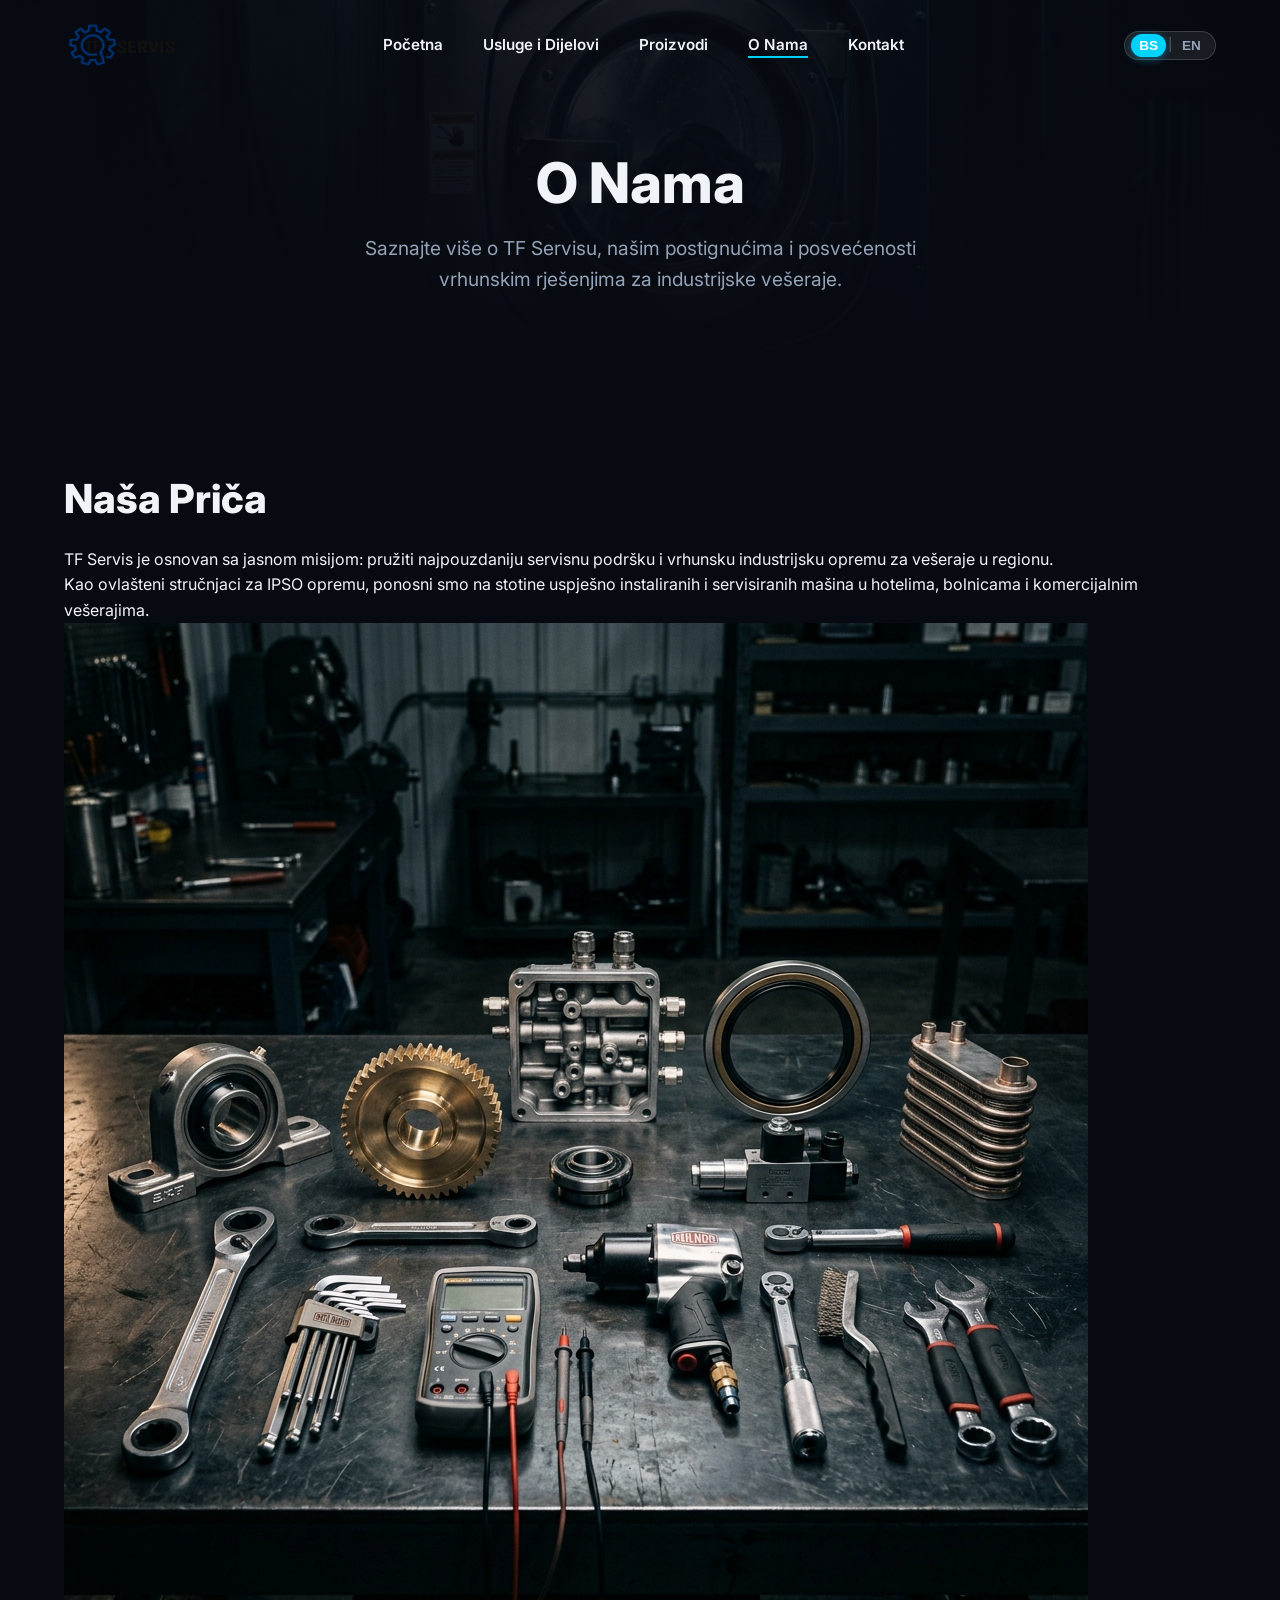
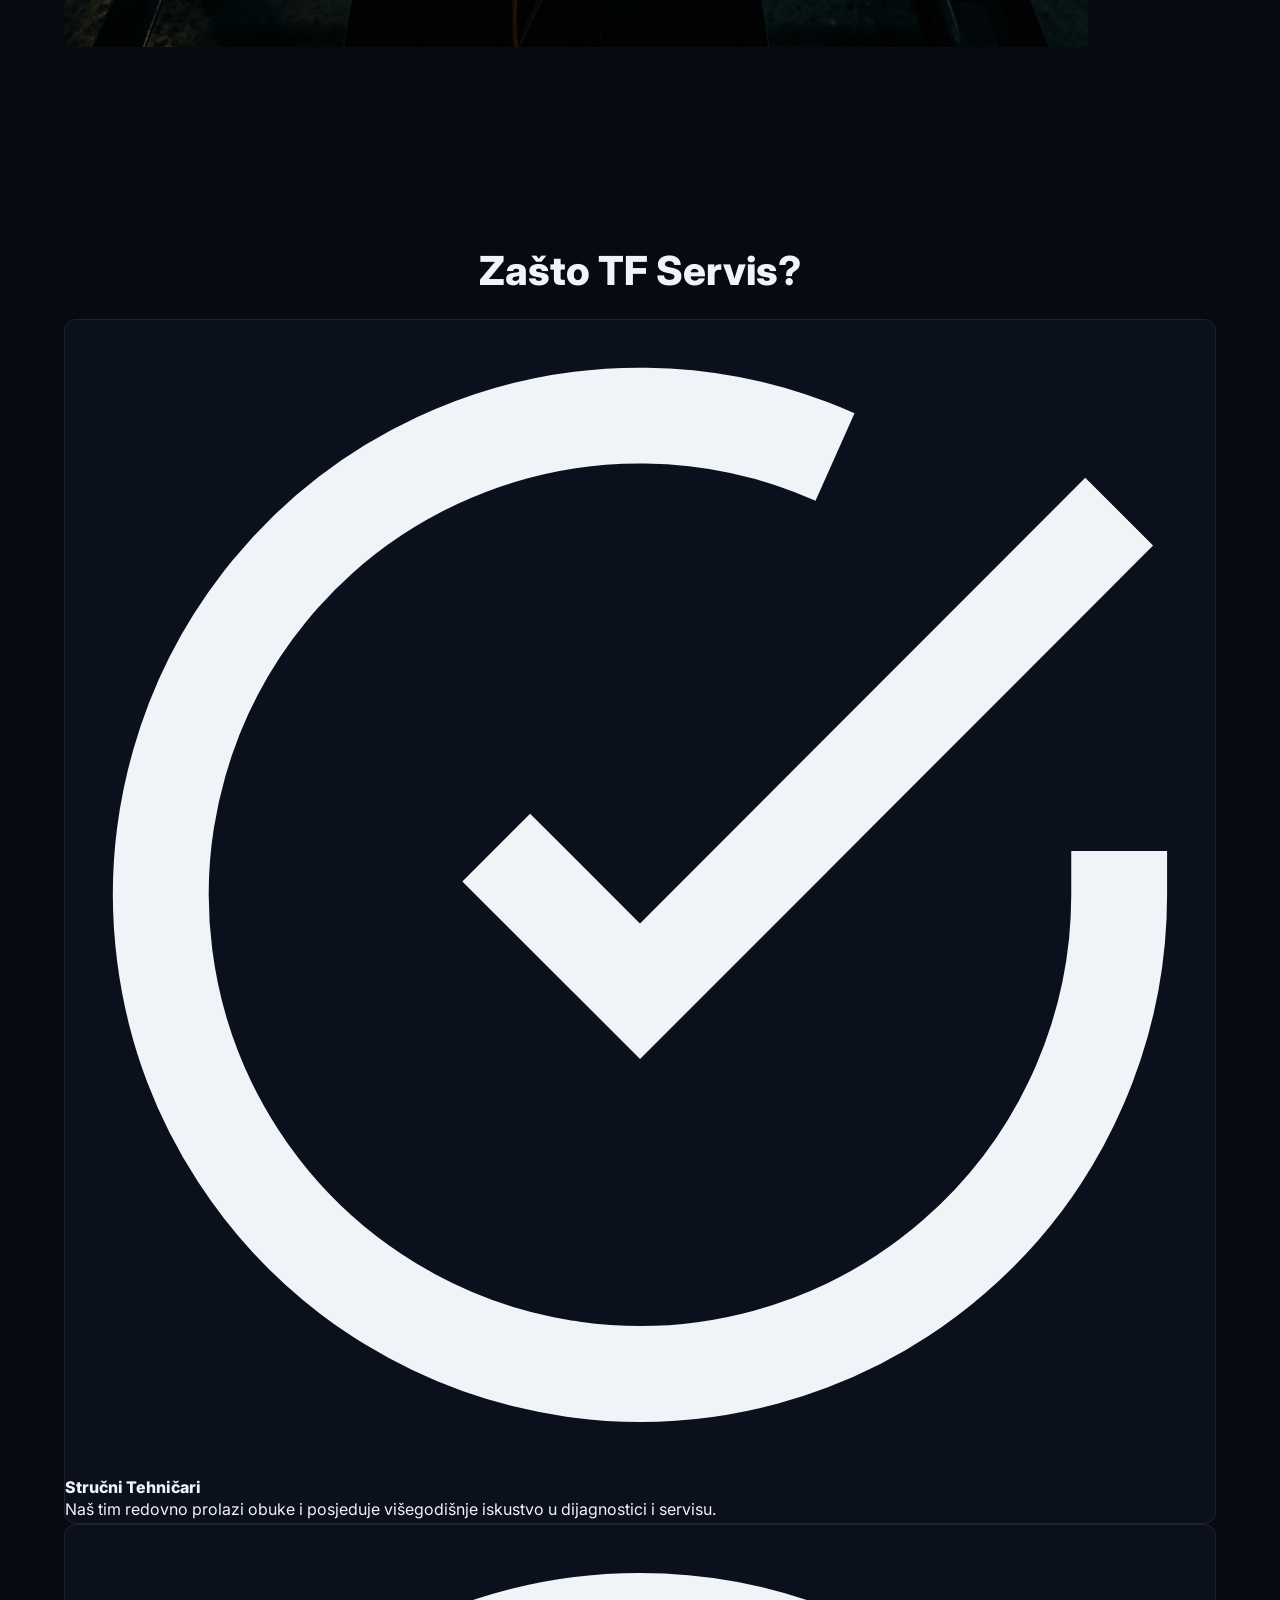
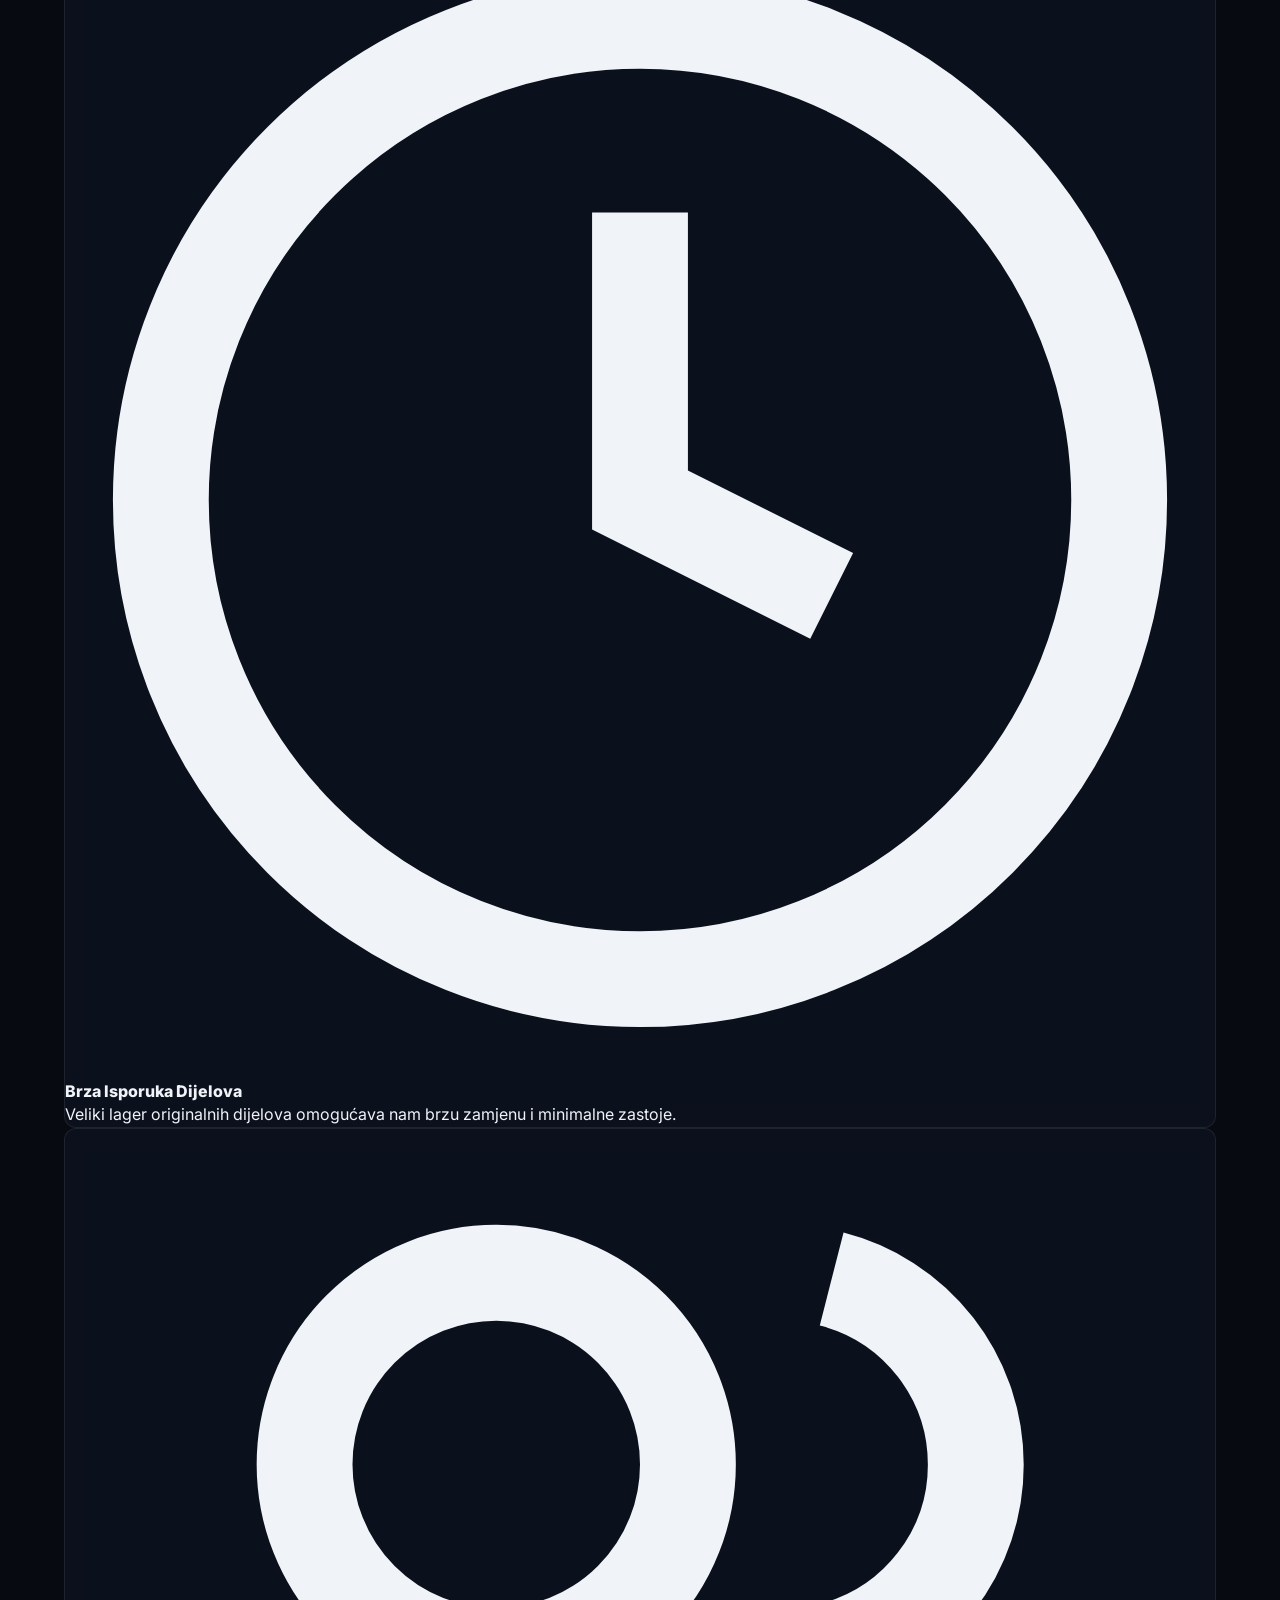
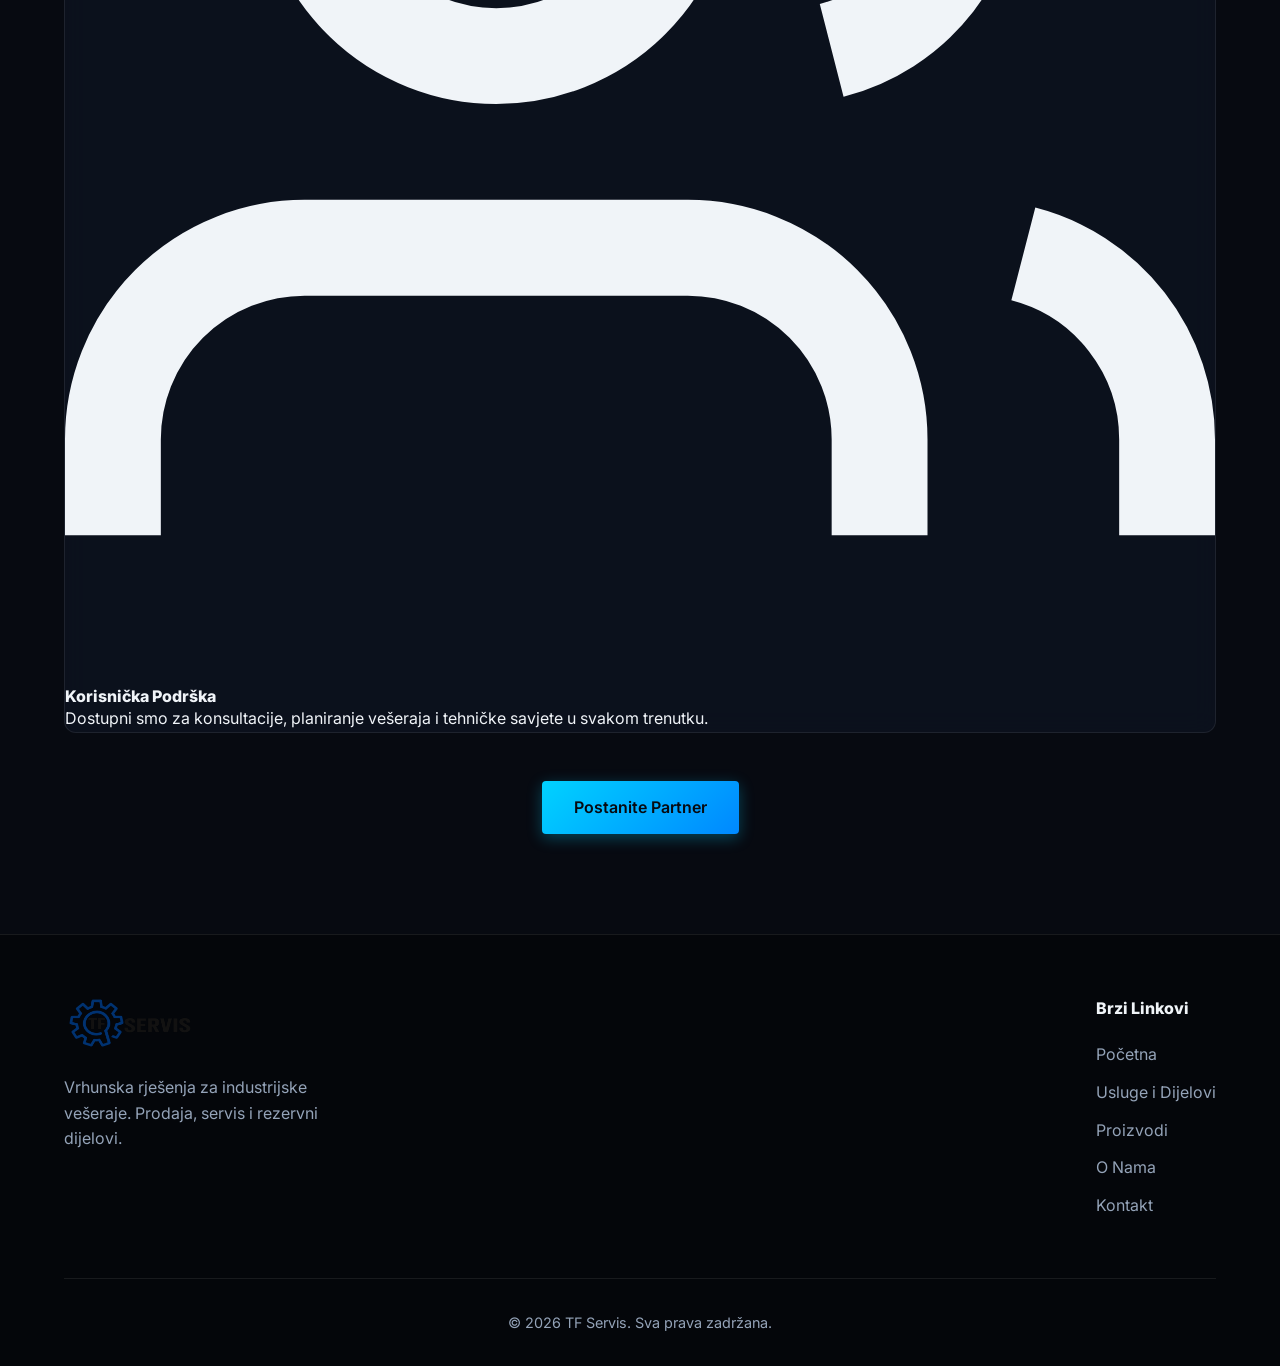
==== commit 79fe154e: "Add TF Servis logo in navbar/footer and set browser tab favicon" ====
--- a/aboutus.html
+++ b/aboutus.html
@@ -7,6 +7,7 @@
     <meta name="robots" content="index, follow">
     <title>O Nama | TF Servis</title>
     <meta name="description" content="Saznajte više o TF Servisu, našim postignućima i posvećenosti vrhunskim rješenjima za industrijske vešeraje.">
+    <link rel="icon" type="image/png" href="images/LogoTFServis-Small.png">
     <!-- Google Fonts: Inter -->
     <link rel="preconnect" href="https://fonts.googleapis.com">
     <link rel="preconnect" href="https://fonts.gstatic.com" crossorigin>
@@ -17,7 +18,7 @@
     <!-- Navbar -->
     <nav class="navbar scrolled" id="navbar">
         <div class="nav-container">
-            <a href="index.html" class="logo">TF<span>Servis</span></a>
+            <a href="index.html" class="logo"><img src="images/LogoTFServis-Big.png" alt="TF Servis" class="logo-img"></a>
             <ul class="nav-links" id="nav-links">
                 <li><a href="index.html" data-i18n="nav.home">Početna</a></li>
                 <li><a href="services.html" data-i18n="nav.services">Usluge i Dijelovi</a></li>
@@ -100,7 +101,7 @@
         <div class="container">
             <div class="footer-content">
                 <div class="footer-brand">
-                    <a href="index.html" class="logo">TF<span>Servis</span></a>
+                    <a href="index.html" class="logo"><img src="images/LogoTFServis-Big.png" alt="TF Servis" class="logo-img"></a>
                     <p data-i18n="footer.tagline">Vrhunska rješenja za industrijske vešeraje. Prodaja, servis i rezervni dijelovi.</p>
                 </div>
                 <div class="footer-links">
--- a/style/style.css
+++ b/style/style.css
@@ -169,14 +169,31 @@
 }
 
 .logo {
+    display: inline-flex;
+    align-items: center;
+    gap: 0.75rem;
     font-size: 1.75rem;
     font-weight: 800;
     color: var(--text-main);
     letter-spacing: -0.5px;
-}
-
-.logo span {
-    color: var(--accent-primary);
+    text-decoration: none;
+}
+
+.logo-img {
+    height: 42px;
+    width: auto;
+    max-width: 180px;
+    object-fit: contain;
+    transition: height 0.3s ease, transform 0.3s ease;
+}
+
+.navbar.scrolled .logo-img {
+    height: 36px;
+}
+
+.footer-brand .logo-img {
+    height: 48px;
+    margin-bottom: 0.75rem;
 }
 
 .nav-links {
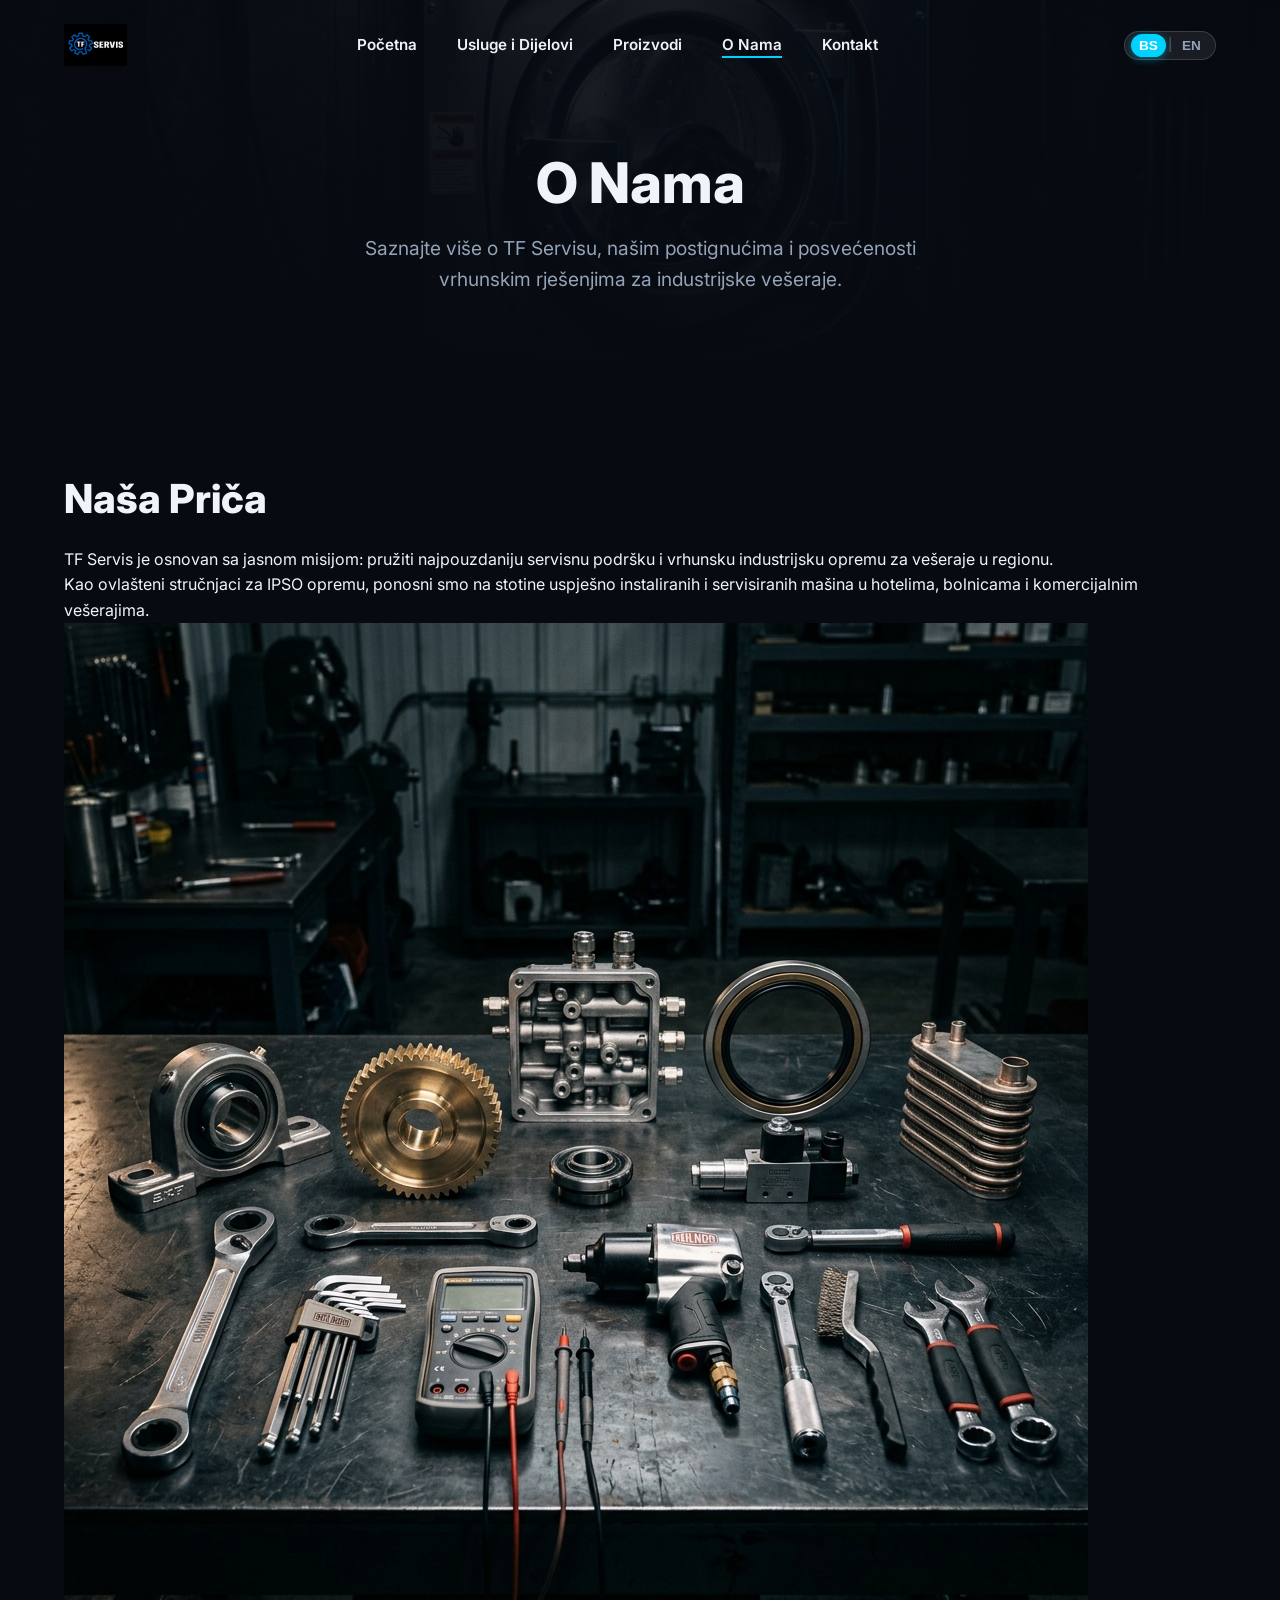
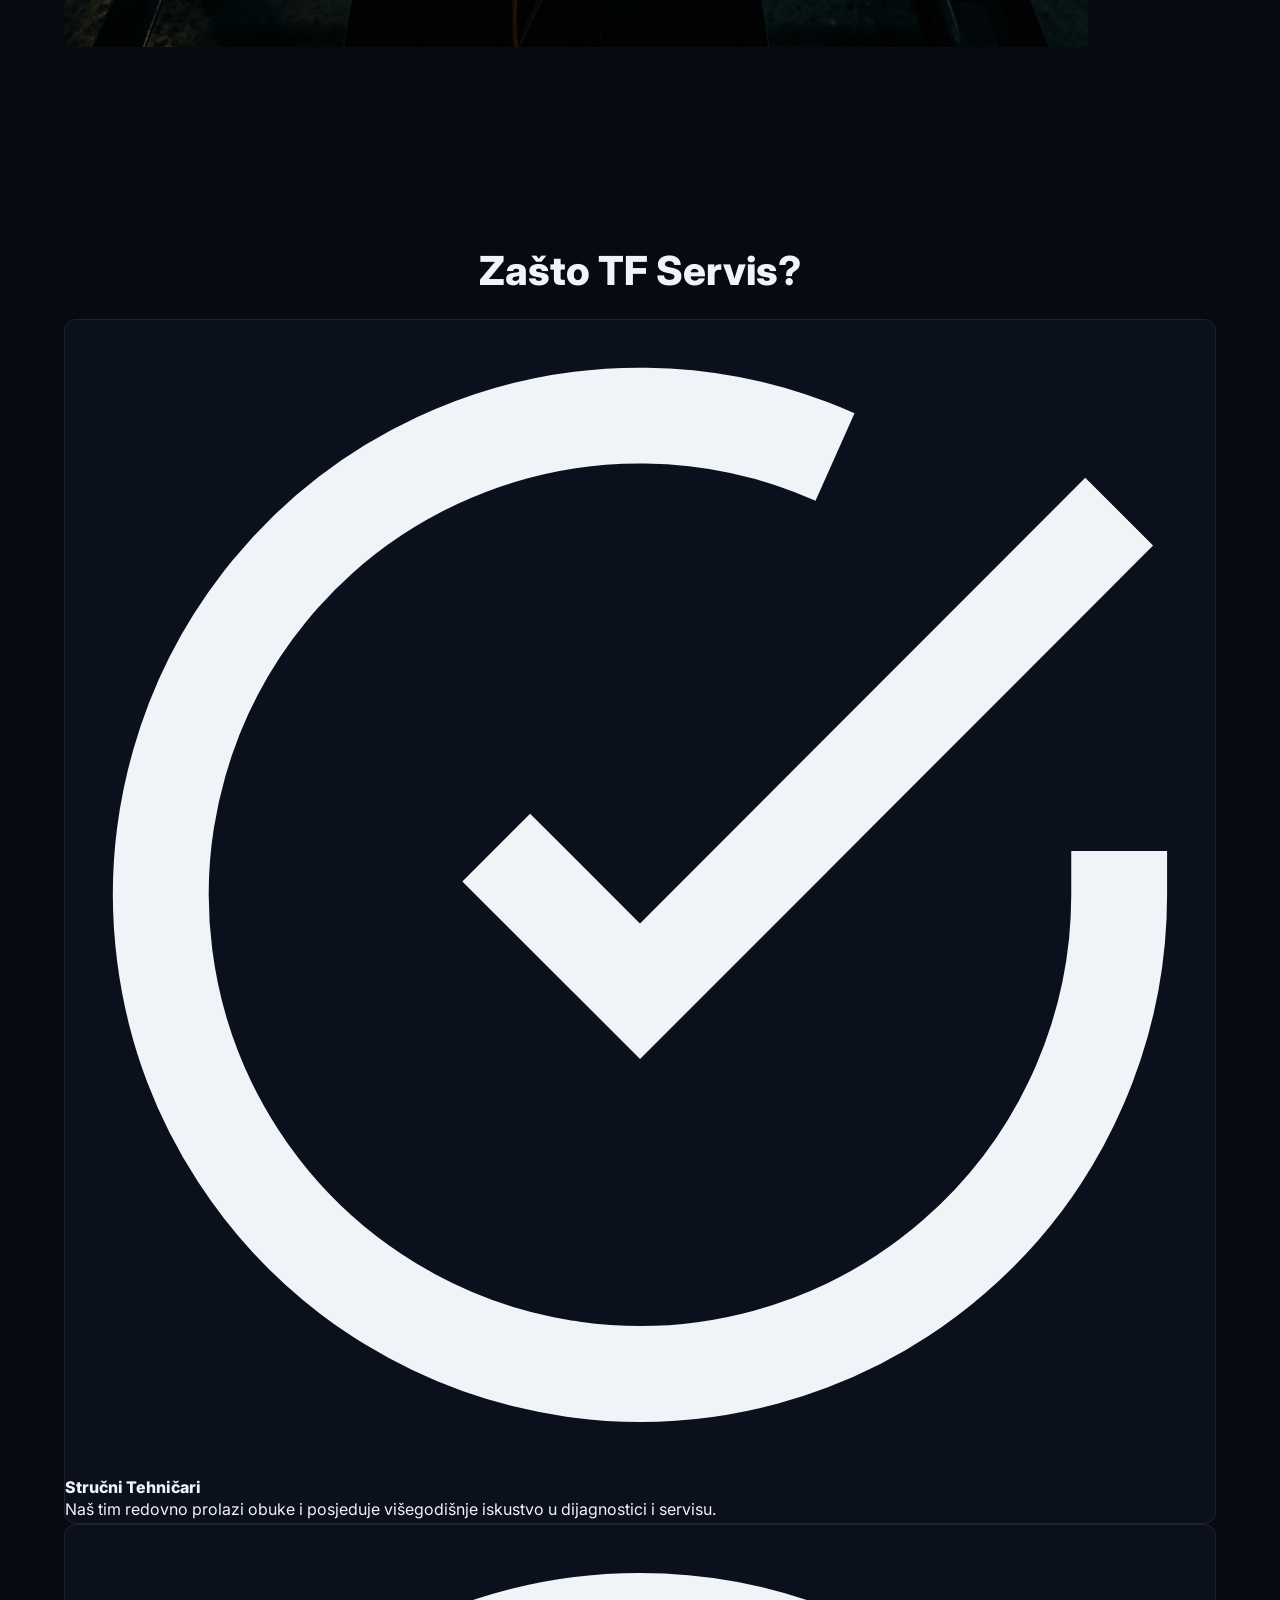
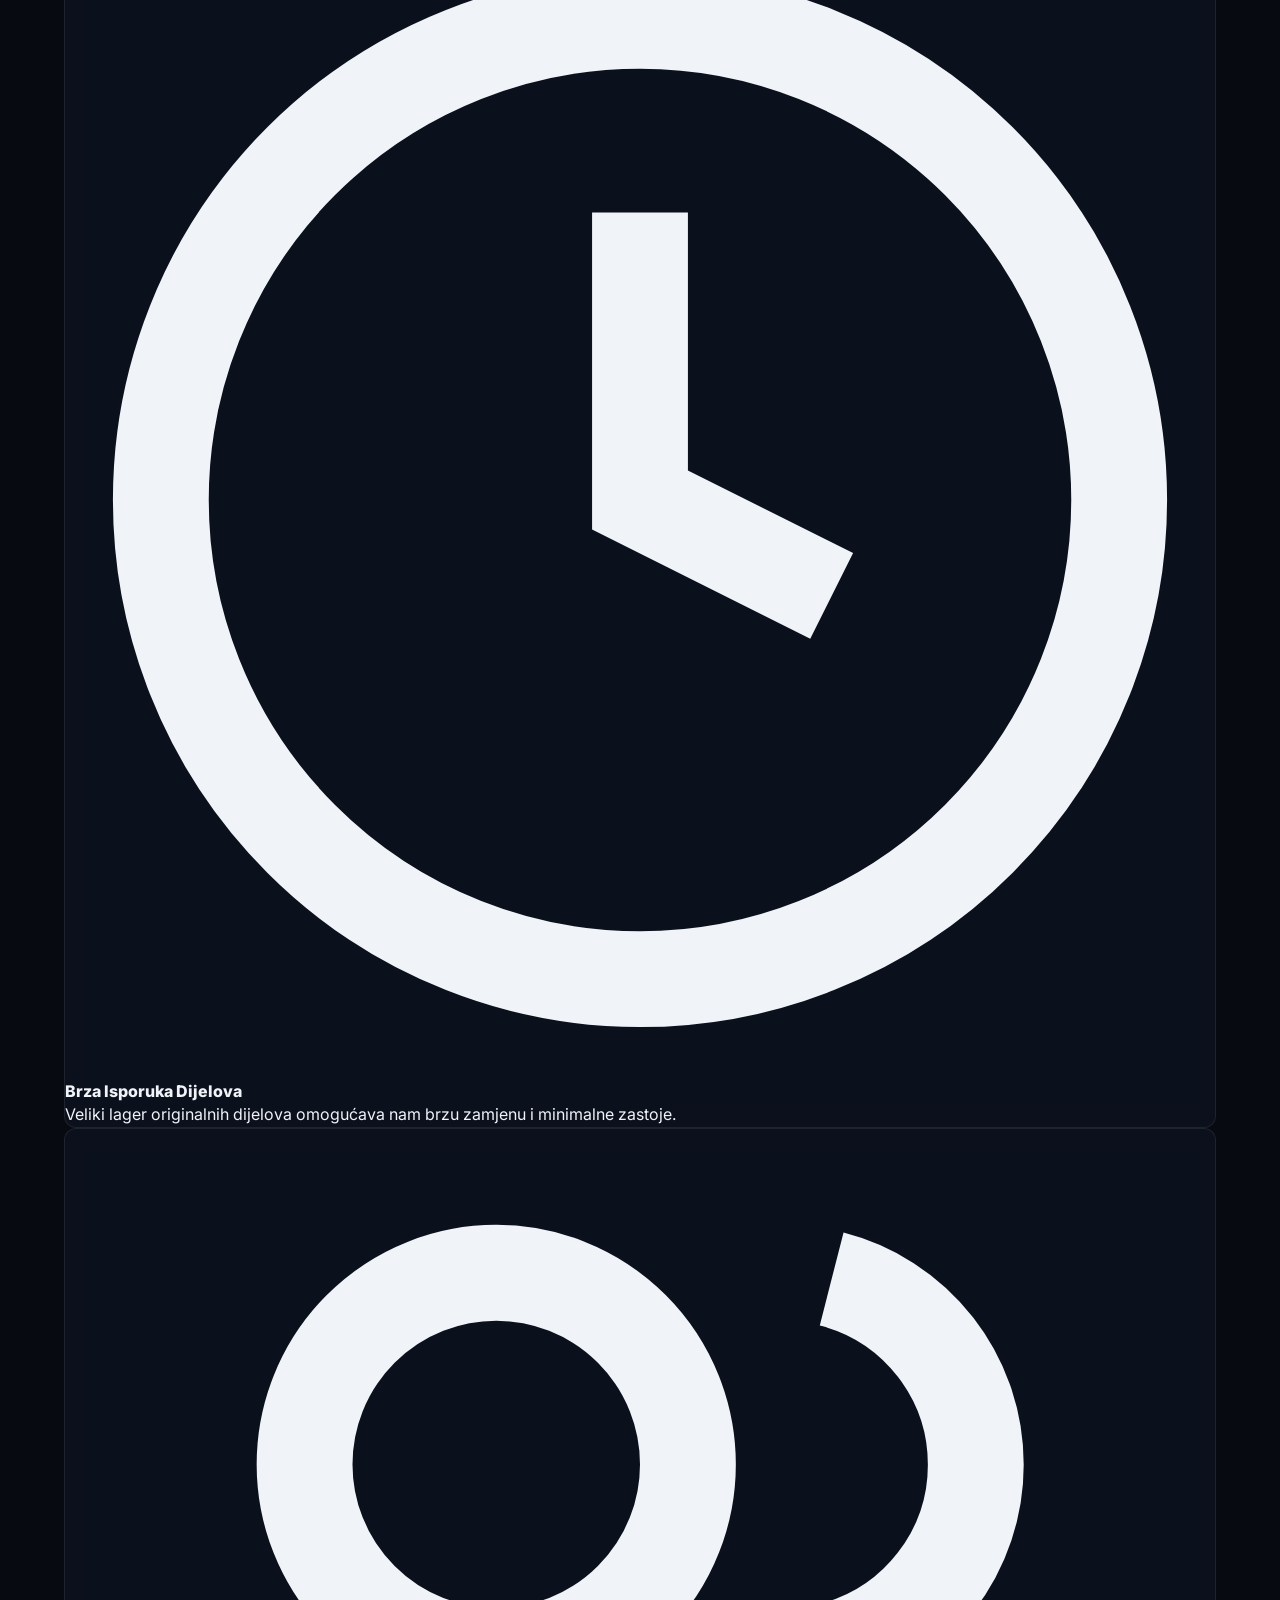
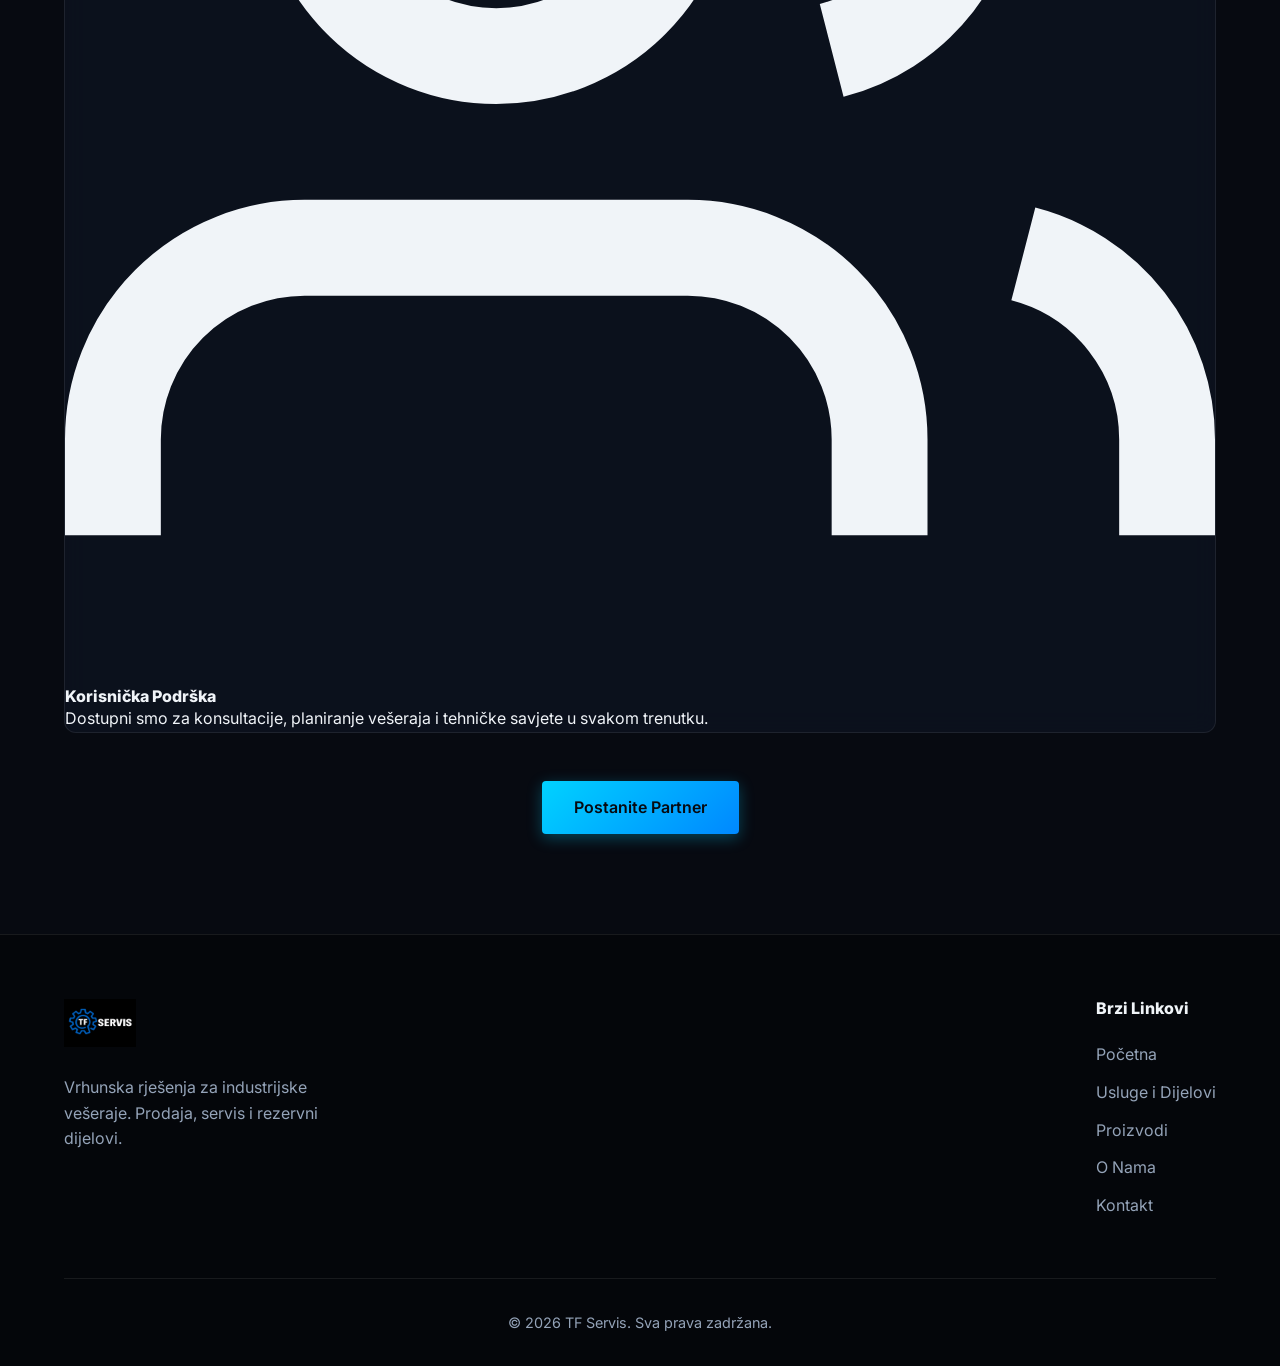
==== commit fc01ef36: "Update website logo to TFServisLogo-White.png across navbar and footer" ====
--- a/aboutus.html
+++ b/aboutus.html
@@ -18,7 +18,7 @@
     <!-- Navbar -->
     <nav class="navbar scrolled" id="navbar">
         <div class="nav-container">
-            <a href="index.html" class="logo"><img src="images/LogoTFServis-Big.png" alt="TF Servis" class="logo-img"></a>
+            <a href="index.html" class="logo"><img src="images/TFServisLogo-White.png" alt="TF Servis" class="logo-img"></a>
             <ul class="nav-links" id="nav-links">
                 <li><a href="index.html" data-i18n="nav.home">Početna</a></li>
                 <li><a href="services.html" data-i18n="nav.services">Usluge i Dijelovi</a></li>
@@ -101,7 +101,7 @@
         <div class="container">
             <div class="footer-content">
                 <div class="footer-brand">
-                    <a href="index.html" class="logo"><img src="images/LogoTFServis-Big.png" alt="TF Servis" class="logo-img"></a>
+                    <a href="index.html" class="logo"><img src="images/TFServisLogo-White.png" alt="TF Servis" class="logo-img"></a>
                     <p data-i18n="footer.tagline">Vrhunska rješenja za industrijske vešeraje. Prodaja, servis i rezervni dijelovi.</p>
                 </div>
                 <div class="footer-links">
